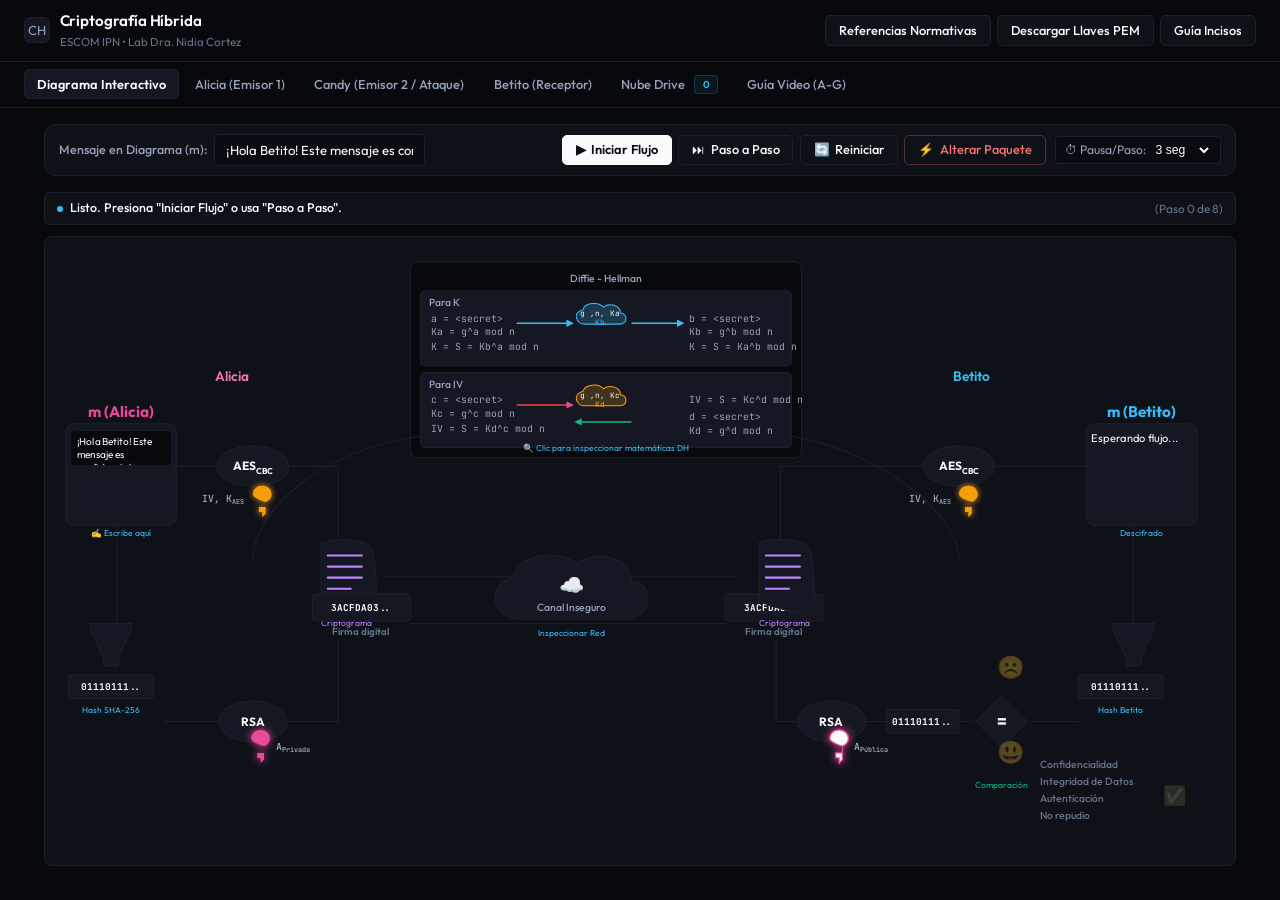
==== index.html @ 7dacf483 "feat: implementacion esquema 2 DH AES RSA y ui minimalista" ====
<!DOCTYPE html>
<html lang="es">
<head>
  <meta charset="UTF-8">
  <meta name="viewport" content="width=device-width, initial-scale=1.0">
  <title>Práctica Criptografía Híbrida - ESCOM IPN</title>
  <!-- Google Fonts -->
  <link rel="preconnect" href="https://fonts.googleapis.com">
  <link rel="preconnect" href="https://fonts.gstatic.com" crossorigin>
  <link href="https://fonts.googleapis.com/css2?family=JetBrains+Mono:wght@400;600;700&family=Outfit:wght@300;400;500;600;700;800&display=swap" rel="stylesheet">
  <link rel="stylesheet" href="styles.css">
</head>
<body>

  <!-- Header Minimalista -->
  <header>
    <div class="logo-badge">
      <div class="logo-icon">CH</div>
      <div>
        <h1>Criptografía Híbrida</h1>
        <div class="subtitle">ESCOM IPN &bull; Lab Dra. Nidia Cortez</div>
      </div>
    </div>
    <div class="btn-group">
      <button id="btn-crypto-refs" class="btn btn-secondary" title="Ver referencias y normativas criptográficas (NIST, RFC)">
        Referencias Normativas
      </button>
      <button id="btn-export-keys" class="btn btn-secondary" title="Descargar paquete de llaves públicas del equipo">
        Descargar Llaves PEM
      </button>
      <button id="btn-quick-guide" class="btn btn-secondary">
        Guía Incisos
      </button>
    </div>
  </header>

  <!-- Barra de Pestañas Multi-Rol Minimalista -->
  <nav class="nav-tabs" id="main-nav-tabs">
    <button class="tab-btn active" data-tab="view-diagram">Diagrama Interactivo</button>
    <button class="tab-btn tab-alicia" data-tab="view-alicia">Alicia (Emisor 1)</button>
    <button class="tab-btn tab-candy" data-tab="view-candy">Candy (Emisor 2 / Ataque)</button>
    <button class="tab-btn tab-betito" data-tab="view-betito">Betito (Receptor)</button>
    <button class="tab-btn" data-tab="view-drive">
      Nube Drive <span id="drive-badge-count" class="role-badge badge-blue" style="margin-left:4px; font-size:10px;">0</span>
    </button>
    <button class="tab-btn" data-tab="view-guide">Guía Video (A-G)</button>
  </nav>

  <!-- Contenedor Principal de Vistas -->
  <main>

    <!-- ========================================================
         PESTAÑA 1: DIAGRAMA INTERACTIVO (SIMULADOR VISUAL)
         ======================================================== -->
    <div id="view-diagram" class="tab-content-panel active">
      <!-- Barra de controles del diagrama -->
      <section class="control-bar" style="border-radius:12px; margin-bottom:1rem;">
        <div class="input-group">
          <label for="input-message">Mensaje en Diagrama (m):</label>
          <input type="text" id="input-message" class="message-input" value="¡Hola Betito! Este mensaje es confidencial y auténtico." placeholder="Escribe un mensaje para cifrar..." maxlength="120">
        </div>

        <div class="btn-group">
          <button id="btn-play" class="btn btn-primary">
            <span id="play-icon">▶</span> <span id="play-text">Iniciar Flujo</span>
          </button>
          <button id="btn-step" class="btn btn-secondary">
            <span>⏭</span> Paso a Paso
          </button>
          <button id="btn-reset" class="btn btn-secondary">
            <span>🔄</span> Reiniciar
          </button>
          <button id="btn-tamper" class="btn btn-danger-outline" title="Simular alteración de paquete en la nube">
            <span>⚡</span> Alterar Paquete
          </button>
        </div>

        <div class="speed-control">
          <span>⏱ Pausa/Paso:</span>
          <select id="select-speed">
            <option value="4000">4 seg</option>
            <option value="3000" selected>3 seg</option>
            <option value="1800">1.8 seg</option>
            <option value="800">0.8 seg</option>
          </select>
        </div>
      </section>

      <!-- Estado actual del flujo -->
      <div class="status-pill" id="status-pill">
        <div class="status-dot"></div>
        <span class="status-text" id="status-text">Listo. Presiona "Iniciar Flujo" o usa "Paso a Paso".</span>
        <span class="status-hint" id="status-step-hint">(Paso 0 de 8)</span>
      </div>

      <!-- SVG Diagram Stage -->
      <div class="diagram-stage">
        <svg id="hybrid-diagram" viewBox="0 0 1380 720" preserveAspectRatio="xMidYMid meet">
          <defs>
            <filter id="glow-cyan" x="-20%" y="-20%" width="140%" height="140%">
              <feGaussianBlur stdDeviation="4" result="blur" />
              <feComposite in="SourceGraphic" in2="blur" operator="over" />
            </filter>
            <filter id="glow-pink" x="-20%" y="-20%" width="140%" height="140%">
              <feGaussianBlur stdDeviation="4" result="blur" />
              <feComposite in="SourceGraphic" in2="blur" operator="over" />
            </filter>
            <filter id="glow-green" x="-20%" y="-20%" width="140%" height="140%">
              <feGaussianBlur stdDeviation="5" result="blur" />
              <feComposite in="SourceGraphic" in2="blur" operator="over" />
            </filter>

            <marker id="arrow-blue" viewBox="0 0 10 10" refX="6" refY="5" markerWidth="6" markerHeight="6" orient="auto">
              <path d="M 0 1 L 8 5 L 0 9 z" fill="#38bdf8" />
            </marker>
            <marker id="arrow-pink" viewBox="0 0 10 10" refX="6" refY="5" markerWidth="6" markerHeight="6" orient="auto">
              <path d="M 0 1 L 8 5 L 0 9 z" fill="#ec4899" />
            </marker>
            <marker id="arrow-green" viewBox="0 0 10 10" refX="6" refY="5" markerWidth="6" markerHeight="6" orient="auto">
              <path d="M 0 1 L 8 5 L 0 9 z" fill="#10b981" />
            </marker>
            <marker id="arrow-yellow" viewBox="0 0 10 10" refX="6" refY="5" markerWidth="6" markerHeight="6" orient="auto">
              <path d="M 0 1 L 8 5 L 0 9 z" fill="#f59e0b" />
            </marker>
          </defs>

          <!-- DIFFIE - HELLMAN TOP BOX -->
          <g id="station-dh" class="station-node" data-station="dh" transform="translate(420, 20)">
            <rect class="dh-box" x="0" y="0" width="460" height="230" rx="16" />
            <text x="230" y="24" text-anchor="middle" class="label-badge" font-size="14" fill="#f8fafc">Diffie - Hellman</text>
            
            <rect class="dh-sub-k node-shape" x="12" y="34" width="436" height="88" />
            <text x="22" y="52" class="label-badge" fill="#38bdf8">Para K</text>
            
            <text x="24" y="70" class="label-math">a = &lt;secret&gt;</text>
            <text x="24" y="86" class="label-math">Ka = g^a mod n</text>
            <text x="24" y="104" class="label-math" fill="#38bdf8">K = S = Kb^a mod n</text>
            
            <g transform="translate(195, 48)">
              <path d="M 10,25 C 0,25 -5,12 8,8 C 10,0 26,-2 32,5 C 38,0 52,2 52,12 C 60,12 62,25 50,25 Z" fill="rgba(56, 189, 248, 0.2)" stroke="#38bdf8" stroke-width="1.2" />
              <text x="28" y="16" text-anchor="middle" font-size="9" fill="#f8fafc" font-family="var(--font-mono)">g ,n, Ka</text>
              <text x="28" y="26" text-anchor="middle" font-size="9" fill="#38bdf8" font-family="var(--font-mono)">Kb</text>
            </g>
            <path d="M 125,72 L 190,72" stroke="#38bdf8" stroke-width="1.8" marker-end="url(#arrow-blue)" />
            <path d="M 260,72 L 320,72" stroke="#38bdf8" stroke-width="1.8" marker-end="url(#arrow-blue)" />

            <text x="328" y="70" class="label-math">b = &lt;secret&gt;</text>
            <text x="328" y="86" class="label-math">Kb = g^b mod n</text>
            <text x="328" y="104" class="label-math" fill="#38bdf8">K = S = Ka^b mod n</text>

            <rect class="dh-sub-iv node-shape" x="12" y="130" width="436" height="88" />
            <text x="22" y="148" class="label-badge" fill="#f59e0b">Para IV</text>

            <text x="24" y="166" class="label-math">c = &lt;secret&gt;</text>
            <text x="24" y="182" class="label-math">Kc = g^c mod n</text>
            <text x="24" y="200" class="label-math" fill="#f59e0b">IV = S = Kd^c mod n</text>

            <g transform="translate(195, 144)">
              <path d="M 10,25 C 0,25 -5,12 8,8 C 10,0 26,-2 32,5 C 38,0 52,2 52,12 C 60,12 62,25 50,25 Z" fill="rgba(245, 158, 11, 0.2)" stroke="#f59e0b" stroke-width="1.2" />
              <text x="28" y="16" text-anchor="middle" font-size="9" fill="#f8fafc" font-family="var(--font-mono)">g ,n, Kc</text>
              <text x="28" y="26" text-anchor="middle" font-size="9" fill="#f59e0b" font-family="var(--font-mono)">Kd</text>
            </g>
            <path d="M 125,168 L 190,168" stroke="#ef4444" stroke-width="1.8" marker-end="url(#arrow-pink)" />
            <path d="M 260,188 L 195,188" stroke="#10b981" stroke-width="1.8" marker-end="url(#arrow-green)" />

            <text x="328" y="166" class="label-math">IV = S = Kc^d mod n</text>
            <text x="328" y="186" class="label-math">d = &lt;secret&gt;</text>
            <text x="328" y="202" class="label-math">Kd = g^d mod n</text>
            <text x="230" y="222" text-anchor="middle" class="station-hint" fill="#38bdf8" font-size="10">🔍 Clic para inspeccionar matemáticas DH</text>
          </g>

          <!-- TITULARES -->
          <text x="210" y="160" text-anchor="middle" class="label-title alice">Alicia</text>
          <text x="1080" y="160" text-anchor="middle" class="label-title betito">Betito</text>

          <!-- RUTAS DE FLUJO -->
          <path id="track-m-aes" class="flow-track" d="M 145,260 L 200,260" />
          <path id="stream-m-aes" class="flow-stream" d="M 145,260 L 200,260" />

          <path id="track-m-hash" class="flow-track" d="M 75,330 L 75,450" />
          <path id="stream-m-hash" class="flow-stream" d="M 75,330 L 75,450" />

          <path id="track-dh-alice-aes" class="flow-track" d="M 430,225 C 320,240 235,310 235,370" />
          <path id="stream-dh-alice-aes" class="flow-stream stream-yellow" d="M 430,225 C 320,240 235,310 235,370" />

          <path id="track-aes-cipher" class="flow-track" d="M 270,260 L 335,260 L 335,350" />
          <path id="stream-aes-cipher" class="flow-stream" d="M 270,260 L 335,260 L 335,350" />

          <path id="track-hash-rsa" class="flow-track" d="M 130,560 L 200,560" />
          <path id="stream-hash-rsa" class="flow-stream" d="M 130,560 L 200,560" />

          <path id="track-rsa-sig" class="flow-track" d="M 270,560 L 335,560 L 335,465" />
          <path id="stream-rsa-sig" class="flow-stream stream-pink" d="M 270,560 L 335,560 L 335,465" />

          <path id="track-cipher-cloud" class="flow-track" d="M 390,390 L 580,390 L 800,390" />
          <path id="stream-cipher-cloud" class="flow-stream" d="M 390,390 L 580,390 L 800,390" />

          <path id="track-sig-cloud" class="flow-track" d="M 420,445 L 590,445 L 790,445" />
          <path id="stream-sig-cloud" class="flow-stream stream-pink" d="M 420,445 L 590,445 L 790,445" />

          <path id="track-cipher-betito-aes" class="flow-track" d="M 855,390 L 855,260 L 1030,260" />
          <path id="stream-cipher-betito-aes" class="flow-stream" d="M 855,390 L 855,260 L 1030,260" />

          <path id="track-dh-betito-aes" class="flow-track" d="M 870,225 C 960,240 1065,310 1065,370" />
          <path id="stream-dh-betito-aes" class="flow-stream stream-yellow" d="M 870,225 C 960,240 1065,310 1065,370" />

          <path id="track-betito-aes-m" class="flow-track" d="M 1100,260 L 1215,260" />
          <path id="stream-betito-aes-m" class="flow-stream" d="M 1100,260 L 1215,260" />

          <path id="track-betito-m-hash" class="flow-track" d="M 1270,330 L 1270,450" />
          <path id="stream-betito-m-hash" class="flow-stream" d="M 1270,330 L 1270,450" />

          <path id="track-betito-hash-comp" class="flow-track" d="M 1205,560 L 1150,560" />
          <path id="stream-betito-hash-comp" class="flow-stream" d="M 1205,560 L 1150,560" />

          <path id="track-betito-sig-rsa" class="flow-track" d="M 850,465 L 850,560 L 880,560" />
          <path id="stream-betito-sig-rsa" class="flow-stream stream-pink" d="M 850,465 L 850,560 L 880,560" />

          <path id="track-betito-rsa-comp" class="flow-track" d="M 950,560 L 1080,560" />
          <path id="stream-betito-rsa-comp" class="flow-stream stream-pink" d="M 950,560 L 1080,560" />

          <!-- ALICIA ELEMENTOS -->
          <g id="station-alice-m" class="station-node" data-station="alice-m" transform="translate(15, 210)">
            <rect class="node-shape" x="0" y="0" width="130" height="120" rx="10" />
            <text x="65" y="-8" text-anchor="middle" font-weight="700" font-size="18" fill="#ec4899">m (Alicia)</text>
            <foreignObject x="5" y="8" width="120" height="104">
              <div xmlns="http://www.w3.org/1999/xhtml" class="diagram-doc-box">
                <textarea id="diagram-msg-input" class="diagram-msg-textarea" placeholder="Escribe aquí tu mensaje m...">¡Hola Betito! Este mensaje es confidencial y auténtico.</textarea>
              </div>
            </foreignObject>
            <text x="65" y="132" text-anchor="middle" class="station-hint" fill="#38bdf8" font-size="10">✍️ Escribe aquí</text>
          </g>

          <g id="station-alice-aes" class="station-node" data-station="alice-aes" transform="translate(200, 230)">
            <ellipse class="node-shape" cx="35" cy="30" rx="42" ry="24" />
            <text x="35" y="35" text-anchor="middle" font-weight="700" font-size="14" fill="#f8fafc">AES<tspan font-size="10" dy="4">CBC</tspan></text>
            <g transform="translate(-10, 48)">
              <path d="M 45,15 C 45,9 50,5 56,5 C 62,5 67,9 67,15 C 67,19 64,23 60,24 L 60,38 L 56,42 L 56,36 L 52,36 L 52,30 L 60,30 L 60,24 C 56,23 45,19 45,15 Z" fill="#f59e0b" filter="drop-shadow(0 0 4px #f59e0b)" />
              <text x="35" y="24" text-anchor="end" class="label-math" fill="#f59e0b" font-weight="600">IV, K<tspan font-size="8" dy="2">AES</tspan></text>
            </g>
          </g>

          <g id="station-alice-cipher" class="station-node" data-station="alice-cipher" transform="translate(305, 340)">
            <path class="node-shape" d="M 10,10 C 25,5 45,5 60,10 C 70,12 75,25 75,70 C 75,85 60,95 45,90 C 30,85 10,85 10,70 Z" fill="#1e293b" />
            <path d="M 18,25 L 58,25 M 18,38 L 58,38 M 18,51 L 58,51 M 18,64 L 45,64" stroke="#c084fc" stroke-width="2.5" stroke-linecap="round" />
            <text x="40" y="108" text-anchor="middle" class="station-hint" fill="#c084fc" font-size="10">Criptograma</text>
          </g>

          <g id="station-alice-hash" class="station-node" data-station="alice-hash" transform="translate(38, 440)">
            <path class="node-shape" d="M 5,5 L 55,5 C 55,20 38,35 38,55 L 22,55 C 22,35 5,20 5,5 Z" fill="#475569" />
            <rect class="node-shape" x="-20" y="65" width="100" height="28" rx="4" fill="#0284c7" />
            <text id="lbl-alice-hash" x="30" y="83" text-anchor="middle" font-family="var(--font-mono)" font-size="11" font-weight="700" fill="#ffffff">1011..01</text>
            <text x="30" y="110" text-anchor="middle" class="station-hint" fill="#38bdf8" font-size="10">Hash SHA-256</text>
          </g>

          <g id="station-alice-rsa" class="station-node" data-station="alice-rsa" transform="translate(200, 530)">
            <ellipse class="node-shape node-pink" cx="35" cy="30" rx="40" ry="24" />
            <text x="35" y="35" text-anchor="middle" font-weight="700" font-size="14" fill="#f8fafc">RSA</text>
            <g transform="translate(18, 40)">
              <path d="M 15,10 C 15,4 20,0 26,0 C 32,0 37,4 37,10 C 37,14 34,18 30,19 L 30,35 L 26,39 L 26,33 L 22,33 L 22,27 L 30,27 L 30,19 C 26,18 15,14 15,10 Z" fill="#ec4899" filter="drop-shadow(0 0 5px #ec4899)" />
              <text x="44" y="24" class="label-math" fill="#ec4899" font-weight="700">A<tspan font-size="8" dy="2">Privada</tspan></text>
            </g>
          </g>

          <g id="station-alice-sig" class="station-node" data-station="alice-sig" transform="translate(305, 410)">
            <rect class="node-shape node-pink" x="0" y="0" width="115" height="32" rx="4" fill="#0284c7" />
            <text id="lbl-alice-sig" x="57" y="20" text-anchor="middle" font-family="var(--font-mono)" font-size="11" font-weight="700" fill="#ffffff">A0F4..234</text>
            <text x="57" y="48" text-anchor="middle" class="label-desc" fill="#e2e8f0" font-weight="600">Firma digital</text>
          </g>

          <!-- NUBE -->
          <g id="station-cloud" class="station-node" data-station="cloud" transform="translate(520, 360)">
            <path class="node-shape" d="M 30,80 C 0,80 -15,45 20,30 C 25,5 75,-5 95,15 C 115,-2 160,5 160,35 C 185,35 190,80 150,80 Z" fill="rgba(30, 41, 59, 0.7)" stroke="#38bdf8" stroke-width="2.5" />
            <text x="90" y="48" text-anchor="middle" font-size="24">☁️</text>
            <text x="90" y="70" text-anchor="middle" class="label-badge" fill="#94a3b8" font-size="11">Canal Inseguro</text>
            <text x="90" y="100" text-anchor="middle" class="station-hint" fill="#38bdf8" font-size="10">Inspeccionar Red</text>
          </g>

          <!-- BETITO ELEMENTOS -->
          <g id="station-betito-sig-in" class="station-node" data-station="betito-sig-in" transform="translate(790, 410)">
            <rect class="node-shape node-pink" x="0" y="0" width="115" height="32" rx="4" fill="#0284c7" />
            <text id="lbl-betito-sig" x="57" y="20" text-anchor="middle" font-family="var(--font-mono)" font-size="11" font-weight="700" fill="#ffffff">A0F4..234</text>
            <text x="57" y="48" text-anchor="middle" class="label-desc" fill="#e2e8f0" font-weight="600">Firma digital</text>
          </g>

          <g id="station-betito-cipher-in" class="station-node" data-station="betito-cipher-in" transform="translate(820, 340)">
            <path class="node-shape" d="M 10,10 C 25,5 45,5 60,10 C 70,12 75,25 75,70 C 75,85 60,95 45,90 C 30,85 10,85 10,70 Z" fill="#1e293b" />
            <path d="M 18,25 L 58,25 M 18,38 L 58,38 M 18,51 L 58,51 M 18,64 L 45,64" stroke="#c084fc" stroke-width="2.5" stroke-linecap="round" />
            <text x="40" y="108" text-anchor="middle" class="station-hint" fill="#c084fc" font-size="10">Criptograma</text>
          </g>

          <g id="station-betito-aes" class="station-node" data-station="betito-aes" transform="translate(1030, 230)">
            <ellipse class="node-shape" cx="35" cy="30" rx="42" ry="24" />
            <text x="35" y="35" text-anchor="middle" font-weight="700" font-size="14" fill="#f8fafc">AES<tspan font-size="10" dy="4">CBC</tspan></text>
            <g transform="translate(-10, 48)">
              <path d="M 45,15 C 45,9 50,5 56,5 C 62,5 67,9 67,15 C 67,19 64,23 60,24 L 60,38 L 56,42 L 56,36 L 52,36 L 52,30 L 60,30 L 60,24 C 56,23 45,19 45,15 Z" fill="#f59e0b" filter="drop-shadow(0 0 4px #f59e0b)" />
              <text x="35" y="24" text-anchor="end" class="label-math" fill="#f59e0b" font-weight="600">IV, K<tspan font-size="8" dy="2">AES</tspan></text>
            </g>
          </g>

          <g id="station-betito-m" class="station-node" data-station="betito-m" transform="translate(1215, 210)">
            <rect class="node-shape" x="0" y="0" width="130" height="120" rx="10" />
            <text x="65" y="-8" text-anchor="middle" font-weight="700" font-size="18" fill="#38bdf8">m (Betito)</text>
            <foreignObject x="5" y="8" width="120" height="104">
              <div xmlns="http://www.w3.org/1999/xhtml" class="diagram-doc-box">
                <div id="diagram-betito-output" class="diagram-doc-display">Esperando flujo...</div>
              </div>
            </foreignObject>
            <text x="65" y="132" text-anchor="middle" class="station-hint" fill="#38bdf8" font-size="10">Descifrado</text>
          </g>

          <g id="station-betito-hash" class="station-node" data-station="betito-hash" transform="translate(1240, 440)">
            <path class="node-shape" d="M 5,5 L 55,5 C 55,20 38,35 38,55 L 22,55 C 22,35 5,20 5,5 Z" fill="#475569" />
            <rect class="node-shape" x="-35" y="65" width="100" height="28" rx="4" fill="#0284c7" />
            <text id="lbl-betito-hash" x="15" y="83" text-anchor="middle" font-family="var(--font-mono)" font-size="11" font-weight="700" fill="#ffffff">1011..01</text>
            <text x="15" y="110" text-anchor="middle" class="station-hint" fill="#38bdf8" font-size="10">Hash Betito</text>
          </g>

          <g id="station-betito-rsa" class="station-node" data-station="betito-rsa" transform="translate(880, 530)">
            <ellipse class="node-shape node-pink" cx="35" cy="30" rx="40" ry="24" />
            <text x="35" y="35" text-anchor="middle" font-weight="700" font-size="14" fill="#f8fafc">RSA</text>
            <g transform="translate(18, 40)">
              <path d="M 15,10 C 15,4 20,0 26,0 C 32,0 37,4 37,10 C 37,14 34,18 30,19 L 30,35 L 26,39 L 26,33 L 22,33 L 22,27 L 30,27 L 30,19 C 26,18 15,14 15,10 Z" fill="#f8fafc" stroke="#ec4899" stroke-width="1.5" filter="drop-shadow(0 0 5px #ec4899)" />
              <text x="44" y="24" class="label-math" fill="#38bdf8" font-weight="700">A<tspan font-size="8" dy="2">Pública</tspan></text>
            </g>
            <g transform="translate(100, 16)">
              <rect class="node-shape" x="0" y="0" width="85" height="28" rx="4" fill="#0284c7" />
              <text id="lbl-betito-rsa-hash" x="42" y="18" text-anchor="middle" font-family="var(--font-mono)" font-size="11" font-weight="700" fill="#ffffff">1011..01</text>
            </g>
          </g>

          <!-- COMPARADOR -->
          <g id="station-comparator" class="station-node" data-station="comparator" transform="translate(1115, 560)">
            <path id="comparator-diamond" class="node-shape" d="M 0,-30 L 30,0 L 0,30 L -30,0 Z" />
            <text x="0" y="6" text-anchor="middle" font-size="20" font-weight="800" fill="#f8fafc">=</text>
            <g id="icon-happy" opacity="0.3" transform="translate(-5, 45)">
              <text x="0" y="0" font-size="26">😃</text>
            </g>
            <g id="icon-sad" opacity="0.3" transform="translate(-5, -55)">
              <text x="0" y="0" font-size="26">☹️</text>
            </g>
            <text x="0" y="78" text-anchor="middle" class="station-hint" fill="#10b981" font-size="10">Comparación</text>
          </g>

          <!-- CHECKLIST SEGURIDAD -->
          <g id="security-checklist" transform="translate(1160, 615)">
            <text id="chk-conf" x="0" y="0" class="security-list-item">Confidencialidad</text>
            <text id="chk-integ" x="0" y="20" class="security-list-item">Integridad de Datos</text>
            <text id="chk-auth" x="0" y="40" class="security-list-item">Autenticación</text>
            <text id="chk-nonrep" x="0" y="60" class="security-list-item">No repudio</text>
            <text id="chk-badge" x="145" y="40" font-size="22" opacity="0.2">✅</text>
          </g>
        </svg>
      </div>
    </div>

    <!-- ========================================================
         PESTAÑA 2: ALICIA (EMISOR 1)
         ======================================================== -->
    <div id="view-alicia" class="tab-content-panel">
      <div class="role-grid">
        <!-- Formulario de Envío de Alicia -->
        <div class="role-card card-pink">
          <div class="role-card-header">
            <h2>Alicia (Emisor 1)</h2>
            <span class="role-badge badge-pink">RSA-2048 Activa</span>
          </div>

          <!-- Manejo de Llaves -->
          <div style="display:flex; justify-content:space-between; align-items:center; flex-wrap:wrap; gap:0.5rem;">
            <span style="font-size:0.8rem; color:var(--text-muted);">Llave pública de Alicia:</span>
            <button id="btn-download-alicia-key" class="btn btn-secondary btn-xs">
              Descargar alicia_public.pem
            </button>
          </div>

          <!-- Selector de Servicios: Cifrado y/o Firma -->
          <div class="service-selector-box">
            <div class="service-selector-title">Servicios Criptográficos (Alicia):</div>
            <div class="checkbox-group">
              <label class="checkbox-label">
                <input type="checkbox" id="alicia-opt-cipher" checked>
                <span>Cifrado Simétrico (AES-CBC + DH)</span>
              </label>
              <label class="checkbox-label">
                <input type="checkbox" id="alicia-opt-sign" checked>
                <span>Firma Digital RSA (SHA-256)</span>
              </label>
            </div>
          </div>

          <!-- Mensaje m -->
          <div class="input-group" style="flex-direction:column; align-items:flex-start;">
            <label for="alicia-msg-input" style="color:var(--text-muted); font-size:0.8rem;">Mensaje para Betito:</label>
            <textarea id="alicia-msg-input" class="message-input" style="width:100%; min-height:68px;" placeholder="Escribe el mensaje de Alicia...">¡Hola Betito! Este mensaje es confidencial y auténtico de parte de Alicia.</textarea>
          </div>

          <!-- Nombre del archivo en la nube -->
          <div style="display:flex; gap:0.6rem; align-items:center;">
            <label style="font-size:0.8rem; color:var(--text-muted); white-space:nowrap;">Nombre archivo:</label>
            <input type="text" id="alicia-filename-input" class="message-input" value="mensaje_alicia" style="padding:0.35rem 0.6rem; flex:1;">
          </div>

          <!-- Botón de Envío -->
          <button id="btn-alicia-send" class="btn btn-primary" style="padding:0.55rem; font-size:0.84rem;">
            Cifrar, Firmar y Subir (Inciso A)
          </button>
        </div>

        <!-- Consola de Detalles de Operación de Alicia -->
        <div class="role-card">
          <div class="role-card-header">
            <h3>Operaciones Criptográficas (Alicia)</h3>
            <span class="role-badge badge-pink">Inspección</span>
          </div>
          <div class="op-console-container">
            <div class="console-header-bar">
              <span>Bitácora Matemática en Tiempo Real</span>
              <span>SHA-256 &bull; DH-MODP &bull; AES-128</span>
            </div>
            <div id="alicia-console" class="op-console">
[+] Esperando inicio de operación de Alicia (Inciso A)...
Aquí se mostrarán parámetros Ka y Kc, clave K_AES, digest SHA-256 y firma digital RSA.
            </div>
          </div>
        </div>
      </div>
    </div>

    <!-- ========================================================
         PESTAÑA 3: CANDY (EMISOR 2 Y ATAQUE)
         ======================================================== -->
    <div id="view-candy" class="tab-content-panel">
      <div class="role-grid">
        <!-- Formulario de Candy -->
        <div class="role-card card-purple">
          <div class="role-card-header">
            <h2>Candy (Emisor 2 / Ataque)</h2>
            <button id="btn-download-candy-key" class="btn btn-secondary btn-xs">
              Descargar candy_public.pem
            </button>
          </div>

          <!-- Switch Segmentado Minimalista: Envío vs Ataque -->
          <div class="segmented-control">
            <button type="button" class="segment-pill pill-purple active" id="btn-tab-candy-send">
              Envío Legítimo (Inciso B)
            </button>
            <button type="button" class="segment-pill pill-red" id="btn-tab-candy-attack">
              Laboratorio Ataques (Incisos C, E, F)
            </button>
          </div>

          <!-- PANEL 1: Envío Legítimo de Candy -->
          <div id="candy-panel-send" style="display:flex; flex-direction:column; gap:0.85rem;">
            <div class="service-selector-box">
              <div class="service-selector-title">Servicios Criptográficos (Candy):</div>
              <div class="checkbox-group">
                <label class="checkbox-label">
                  <input type="checkbox" id="candy-opt-cipher" checked>
                  <span>Cifrado Simétrico (AES-CBC + DH)</span>
                </label>
                <label class="checkbox-label">
                  <input type="checkbox" id="candy-opt-sign" checked>
                  <span>Firma Digital RSA (SHA-256)</span>
                </label>
              </div>
            </div>

            <div class="input-group" style="flex-direction:column; align-items:flex-start;">
              <label for="candy-msg-input" style="color:var(--text-muted); font-size:0.8rem;">Mensaje para Betito:</label>
              <textarea id="candy-msg-input" class="message-input" style="width:100%; min-height:68px;" placeholder="Escribe el mensaje de Candy...">¡Hola Betito! Mensaje firmado y cifrado legítimamente por Candy.</textarea>
            </div>

            <div style="display:flex; gap:0.6rem; align-items:center;">
              <label style="font-size:0.8rem; color:var(--text-muted); white-space:nowrap;">Nombre archivo:</label>
              <input type="text" id="candy-filename-input" class="message-input" value="mensaje_candy" style="padding:0.35rem 0.6rem; flex:1;">
            </div>

            <button id="btn-candy-send" class="btn btn-primary" style="padding:0.55rem; font-size:0.84rem;">
              Cifrar, Firmar y Subir (Inciso B)
            </button>
          </div>

          <!-- PANEL 2: Laboratorio de Ataque en la Nube (Incisos C, E, F) -->
          <div id="candy-panel-attack" style="display:none; flex-direction:column; gap:0.75rem;">
            <div style="background:var(--bg-input); border:1px solid var(--border-subtle); border-radius:6px; padding:0.8rem; display:flex; flex-direction:column; gap:0.65rem;">
              <div style="font-size:0.78rem; color:var(--accent-rose); font-weight:600;">
                Manipulación en Canal Inseguro (Nube Drive):
              </div>

              <!-- Inciso C -->
              <div class="workflow-step">
                <span style="font-size:0.76rem; color:var(--text-muted); font-weight:500;">1. Duplicar y renombrar a x, y, z (Inciso C):</span>
                <button id="btn-candy-inciso-c" class="btn btn-secondary btn-sm" style="justify-content:flex-start;">
                  Duplicar archivo y renombrar a x, y, z
                </button>
              </div>

              <!-- Inciso E -->
              <div class="workflow-step">
                <span style="font-size:0.76rem; color:var(--text-muted); font-weight:500;">2. Alteración de Integridad (Inciso E):</span>
                <div style="display:flex; gap:0.4rem; align-items:center;">
                  <select id="select-tamper-target" class="message-input" style="padding:0.35rem; flex:1; font-size:0.78rem;">
                    <option value="">Seleccionar archivo a alterar...</option>
                  </select>
                  <button id="btn-candy-inciso-e" class="btn btn-danger-outline btn-sm">
                    Alterar Integridad
                  </button>
                </div>
              </div>

              <!-- Inciso F -->
              <div class="workflow-step">
                <span style="font-size:0.76rem; color:var(--text-muted); font-weight:500;">3. Restauración de Integridad (Inciso F):</span>
                <div style="display:flex; gap:0.4rem; align-items:center;">
                  <select id="select-repair-target" class="message-input" style="padding:0.35rem; flex:1; font-size:0.78rem;">
                    <option value="">Seleccionar archivo alterado...</option>
                  </select>
                  <button id="btn-candy-inciso-f" class="btn btn-secondary btn-sm" style="color:var(--accent-emerald);">
                    Restaurar
                  </button>
                </div>
              </div>
            </div>
          </div>
        </div>

        <!-- Consola de Detalles de Candy -->
        <div class="role-card">
          <div class="role-card-header">
            <h3>Operaciones Criptográficas (Candy)</h3>
            <span class="role-badge badge-purple">Inspección</span>
          </div>
          <div class="op-console-container">
            <div class="console-header-bar">
              <span>Bitácora de Emisión y Manipulación</span>
              <span>SHA-256 &bull; DH-MODP &bull; AES-128</span>
            </div>
            <div id="candy-console" class="op-console">
[+] Esperando acción de Candy (Inciso B, C, E o F)...
            </div>
          </div>
        </div>
      </div>
    </div>

    <!-- ========================================================
         PESTAÑA 4: BETITO (RECEPTOR Y VERIFICACIÓN)
         ======================================================== -->
    <div id="view-betito" class="tab-content-panel">
      <div class="role-grid">
        <!-- Panel de Verificación de Betito -->
        <div class="role-card card-blue">
          <div class="role-card-header">
            <h2>Betito (Receptor)</h2>
            <button id="btn-download-betito-key" class="btn btn-secondary btn-xs">
              Descargar betito_public.pem
            </button>
          </div>

          <!-- PASO 1: Archivo de la Nube y Llave del Remitente -->
          <div class="service-selector-box">
            <div class="service-selector-title">
              <span class="role-badge badge-blue">Paso 1</span>
              <span>Archivo de la Nube y Llave del Remitente:</span>
            </div>
            <div style="display:flex; gap:0.4rem; margin-bottom:0.4rem;">
              <select id="select-betito-file" class="message-input" style="flex:1;">
                <option value="">Cargando archivos de la nube...</option>
              </select>
            </div>
            <!-- Acciones compactas de llaves -->
            <div style="display:flex; gap:0.35rem; align-items:center; flex-wrap:wrap;">
              <label class="btn btn-secondary btn-xs" style="cursor:pointer;" title="Importar archivo .pem descargado">
                Importar .PEM
                <input type="file" id="input-betito-pem" accept=".pem,.txt" style="display:none;">
              </label>
              <button id="btn-load-web-alice" class="btn btn-secondary btn-xs" title="Cargar alicia_public.pem">
                Web Alicia
              </button>
              <button id="btn-load-web-candy" class="btn btn-secondary btn-xs" title="Cargar candy_public.pem">
                Web Candy
              </button>
              <button id="btn-reset-key-mode" class="btn btn-secondary btn-xs" title="Restaurar detección automática">
                Auto
              </button>
            </div>
            <div id="betito-key-status" style="margin-top:0.3rem; font-size:0.75rem; color:var(--accent); font-weight:500;">
              Detección automática de llaves activada.
            </div>
          </div>

          <!-- PASO 2: Menú de Procesos (Pág. 3) -->
          <div class="service-selector-box">
            <div class="service-selector-title">
              <span class="role-badge badge-blue">Paso 2</span>
              <span>Procesos Requeridos (1 o 2 de 2):</span>
            </div>
            <div class="checkbox-group">
              <label class="checkbox-label">
                <input type="checkbox" id="betito-opt-decrypt" checked>
                <span>Descifrado (AES-CBC + DH)</span>
              </label>
              <label class="checkbox-label">
                <input type="checkbox" id="betito-opt-verify" checked>
                <span>Verificación (RSA-SHA256)</span>
              </label>
            </div>
          </div>

          <!-- Botón de Ejecución -->
          <button id="btn-betito-process" class="btn btn-primary" style="padding:0.55rem; font-size:0.84rem;">
            Procesar Archivo Seleccionado (Inciso D)
          </button>

          <!-- PASO 3: Resultados y Semáforo de Servicios -->
          <div id="betito-results-card" class="results-panel">
            <div style="display:flex; justify-content:space-between; align-items:center;">
              <span style="font-size:0.8rem; color:var(--text-muted); font-weight:500;">Autor Identificado:</span>
              <span id="betito-detected-author" class="role-badge badge-blue">Ninguno</span>
            </div>

            <!-- Semáforo Tipo Métrica de 4 Servicios -->
            <div class="services-metric-grid">
              <div id="badge-svc-conf" class="metric-pill badge-red">
                <span>Confidencialidad</span> <span>PENDIENTE</span>
              </div>
              <div id="badge-svc-integ" class="metric-pill badge-red">
                <span>Integridad</span> <span>PENDIENTE</span>
              </div>
              <div id="badge-svc-auth" class="metric-pill badge-red">
                <span>Autenticación</span> <span>PENDIENTE</span>
              </div>
              <div id="badge-svc-nonrep" class="metric-pill badge-red">
                <span>No Repudio</span> <span>PENDIENTE</span>
              </div>
            </div>

            <div style="display:flex; align-items:center; justify-content:center; gap:0.5rem; padding:0.2rem 0;">
              <span id="betito-face-icon" style="font-size:1.4rem;">😐</span>
              <span id="betito-verdict-text" style="font-size:0.8rem; font-weight:500; color:#cbd5e1;">Selecciona un archivo y presiona Procesar.</span>
            </div>

            <div>
              <label style="font-size:0.72rem; color:var(--text-dim); font-weight:600; text-transform:uppercase; letter-spacing:0.04em;">Mensaje Recuperado:</label>
              <div id="betito-recovered-msg" class="code-block green" style="min-height:36px; margin-top:0.2rem;">[Esperando archivo...]</div>
            </div>
          </div>
        </div>

        <!-- Consola de Detalles de Betito -->
        <div class="role-card">
          <div class="role-card-header">
            <h3>Operaciones Criptográficas (Betito)</h3>
            <span class="role-badge badge-blue">Traza en Vivo</span>
          </div>
          <div class="op-console-container">
            <div class="console-header-bar">
              <span>Bitácora de Descifrado y Verificación</span>
              <span>SHA-256 &bull; DH-MODP &bull; RSA</span>
            </div>
            <div id="betito-console" class="op-console">
[+] Esperando que Betito procese un archivo de la nube (Inciso D)...
            </div>
          </div>
        </div>
      </div>
    </div>

    <!-- ========================================================
         PESTAÑA 5: NUBE (DRIVE COMPARTIDO)
         ======================================================== -->
    <div id="view-drive" class="tab-content-panel">
      <div class="role-card" style="width:100%;">
        <div class="role-card-header">
          <h2>Repositorio Central de la Nube (Drive)</h2>
          <div class="btn-group">
            <button id="btn-drive-clear" class="btn btn-danger-outline btn-xs">
              Vaciar Nube
            </button>
          </div>
        </div>

        <p style="font-size:0.82rem; color:var(--text-muted);">
          Canal inseguro donde residen los paquetes criptográficos transmitidos. Los 3 compañeros comparten este repositorio en tiempo real.
        </p>

        <!-- Tabla de Archivos en Drive -->
        <div style="overflow-x:auto;">
          <table class="cloud-table">
            <thead>
              <tr>
                <th>Archivo</th>
                <th>Autor Declarado</th>
                <th>Cifrado (AES)</th>
                <th>Firma (RSA)</th>
                <th>Estado de Integridad</th>
                <th>Fecha Subida</th>
                <th>Acciones</th>
              </tr>
            </thead>
            <tbody id="drive-table-body">
              <tr>
                <td colspan="7" style="text-align:center; color:var(--text-muted); padding:2rem;">
                  No hay archivos en la nube. Ve a la pestaña de Alicia o Candy para subir uno.
                </td>
              </tr>
            </tbody>
          </table>
        </div>
      </div>
    </div>

    <!-- ========================================================
         PESTAÑA 6: GUÍA DE PRÁCTICA Y VIDEO (INCISOS A-G)
         ======================================================== -->
    <div id="view-guide" class="tab-content-panel">
      <div class="role-card" style="width:100%; max-width:960px; margin:0 auto;">
        <div class="role-card-header">
          <h2><span>📋</span> Guía de Práctica para el Video (Máx 17 Min)</h2>
          <span class="role-badge badge-green">ESCOM - Dra. Nidia Cortez</span>
        </div>

        <div class="checklist-card">
          <div class="checklist-item">
            <span class="checklist-letter">A</span>
            <div>
              <strong>Alicia cifra y firma mensaje para Betito y lo guarda en la nube:</strong><br>
              <span style="color:var(--text-secondary); font-size:0.85rem;">Ir a pestaña "Alicia", seleccionar ambos servicios, escribir mensaje, presionar botón enviar y mostrar consola de detalles.</span>
            </div>
          </div>
          <div class="checklist-item">
            <span class="checklist-letter">B</span>
            <div>
              <strong>Candy cifra y firma mensaje para Betito y lo guarda en la nube:</strong><br>
              <span style="color:var(--text-secondary); font-size:0.85rem;">Ir a pestaña "Candy", redactar mensaje propio, cifrar, firmar y subir.</span>
            </div>
          </div>
          <div class="checklist-item">
            <span class="checklist-letter">C</span>
            <div>
              <strong>Candy altera los archivos en la nube, duplica uno de ellos teniendo 3 archivos y los renombra x, y, z:</strong><br>
              <span style="color:var(--text-secondary); font-size:0.85rem;">En la pestaña Candy presionar "Inciso C: Duplicar archivo y renombrar a x, y, z". Verificar en la Nube que existen los 3 archivos.</span>
            </div>
          </div>
          <div class="checklist-item">
            <span class="checklist-letter">D</span>
            <div>
              <strong>Betito indica quién es el autor de cada archivo (x, y, z) y muestra el contenido:</strong><br>
              <span style="color:var(--text-secondary); font-size:0.85rem;">Ir a pestaña "Betito", seleccionar secuencialmente x, y, z. Observar detección automática del autor (Alicia vs Candy) y semáforo de servicios.</span>
            </div>
          </div>
          <div class="checklist-item">
            <span class="checklist-letter">E</span>
            <div>
              <strong>Hacer que falle el servicio de Integridad [Candy] y Betito debe mostrar que falla:</strong><br>
              <span style="color:var(--text-secondary); font-size:0.85rem;">En Candy, seleccionar un archivo y presionar "Inciso E: Alterar Integridad". Luego Betito lo descifra y muestra ☹️ y marca roja en Integridad.</span>
            </div>
          </div>
          <div class="checklist-item">
            <span class="checklist-letter">F</span>
            <div>
              <strong>Corregir para que vuelva a funcionar [Candy] y Betito muestra verificación correcta:</strong><br>
              <span style="color:var(--text-secondary); font-size:0.85rem;">En Candy presionar "Inciso F: Corregir". Betito vuelve a verificar y obtiene 😃 y marcas verdes ✅.</span>
            </div>
          </div>
          <div class="checklist-item">
            <span class="checklist-letter">G</span>
            <div>
              <strong>Conclusiones individuales finales:</strong><br>
              <span style="color:var(--text-secondary); font-size:0.85rem;">Dejar de compartir pantalla y exponer conclusiones de confidencialidad, integridad, autenticación y no repudio.</span>
            </div>
          </div>
        </div>
      </div>
    </div>

  </main>

  <!-- Modal / Inspector de Estaciones del Diagrama -->
  <div id="inspector-modal" class="modal-backdrop">
    <div class="modal-window">
      <div class="modal-header">
        <div class="modal-title-group">
          <div id="modal-icon" class="modal-icon">🔍</div>
          <h2 id="modal-title" class="modal-title">Inspección de Nodo</h2>
        </div>
        <button id="modal-close" class="modal-close">&times;</button>
      </div>
      <div class="modal-body" id="modal-content"></div>
      <div class="modal-footer">
        <button id="modal-btn-action" class="btn btn-primary">Cerrar</button>
      </div>
    </div>
  </div>

  <!-- Modal de Referencias Criptográficas (Requisito Pág. 3) -->
  <div id="refs-modal" class="modal-backdrop">
    <div class="modal-window" style="max-width:700px;">
      <div class="modal-header">
        <div class="modal-title-group">
          <div class="modal-icon">📚</div>
          <h2 class="modal-title">Referencias Técnicas y Algoritmos Criptográficos</h2>
        </div>
        <button id="refs-modal-close" class="modal-close">&times;</button>
      </div>
      <div class="modal-body" style="line-height:1.6; font-size:0.9rem; color:#cbd5e1; display:flex; flex-direction:column; gap:1rem;">
        <p>
          En estricto apego al requisito de la <strong>Dra. Nidia Cortez (Pág. 3 del PDF)</strong>: <em>"Se puede hacer uso de funciones existentes, sin embargo, deberán estar bien referenciadas"</em>, a continuación se detallan las normas técnicas y bibliografía implementadas:
        </p>

        <div style="background:rgba(15,23,42,0.8); border:1px solid rgba(56,189,248,0.25); border-radius:8px; padding:0.9rem;">
          <h4 style="color:var(--accent-cyan); margin-bottom:0.3rem;">1. Intercambio de Llaves Diffie-Hellman (MODP)</h4>
          <p style="font-size:0.84rem;">
            • <strong>Referencia:</strong> Diffie, W., & Hellman, M. (1976). <em>"New Directions in Cryptography"</em>. IEEE Transactions on Information Theory, 22(6), 644-654.<br>
            • <strong>Norma:</strong> IETF RFC 3526 / RFC 2409 (More Modular Exponential (MODP) Diffie-Hellman groups for Internet Key Exchange - Group 2 de 1024 bits, primo seguro $p$ y generador $g=2$).<br>
            • <strong>Uso en práctica:</strong> Cálculo modular de $K_a = g^a \pmod p$, $K_b = g^b \pmod p$, $K = K_b^a \pmod p$ y vector $IV = K_d^c \pmod p$.
          </p>
        </div>

        <div style="background:rgba(15,23,42,0.8); border:1px solid rgba(245,158,11,0.25); border-radius:8px; padding:0.9rem;">
          <h4 style="color:var(--accent-amber); margin-bottom:0.3rem;">2. Cifrado Simétrico por Bloques AES-CBC</h4>
          <p style="font-size:0.84rem;">
            • <strong>Referencia:</strong> NIST FIPS PUB 197: <em>"Advanced Encryption Standard (AES)"</em>, National Institute of Standards and Technology, 2001.<br>
            • <strong>Modo de operación:</strong> NIST SP 800-38A: <em>"Recommendation for Block Cipher Modes of Operation: Methods and Techniques"</em> (Modo CBC con vector IV de 128 bits y relleno PKCS#7).<br>
            • <strong>Servicio ofrecido:</strong> Confidencialidad para datos de cualquier longitud.
          </p>
        </div>

        <div style="background:rgba(15,23,42,0.8); border:1px solid rgba(59,130,246,0.25); border-radius:8px; padding:0.9rem;">
          <h4 style="color:#60a5fa; margin-bottom:0.3rem;">3. Función Resumen Criptográfica SHA-256 (Embudo)</h4>
          <p style="font-size:0.84rem;">
            • <strong>Referencia:</strong> NIST FIPS PUB 180-4: <em>"Secure Hash Standard (SHS)"</em>, National Institute of Standards and Technology, 2015.<br>
            • <strong>Salida:</strong> Digest de 256 bits (32 bytes) irreversible y resistente a colisiones.<br>
            • <strong>Servicio ofrecido:</strong> Integridad de los datos.
          </p>
        </div>

        <div style="background:rgba(15,23,42,0.8); border:1px solid rgba(236,72,153,0.25); border-radius:8px; padding:0.9rem;">
          <h4 style="color:var(--accent-pink); margin-bottom:0.3rem;">4. Firma Digital Asimétrica RSA (RSASSA-PKCS1-v1_5)</h4>
          <p style="font-size:0.84rem;">
            • <strong>Referencia:</strong> IETF RFC 8017 / PKCS #1 v2.2: <em>"RSA Cryptography Specifications Version 2.2"</em>.<br>
            • <strong>Longitud de clave:</strong> Módulo $n$ de 2048 bits con exponente público $e = 65537$ ($0x010001$). Formato estándar SPKI / PEM (RFC 7468).<br>
            • <strong>Servicio ofrecido:</strong> Autenticación del emisor y No Repudio.
          </p>
        </div>

        <div style="background:rgba(15,23,42,0.8); border:1px solid rgba(16,185,129,0.25); border-radius:8px; padding:0.9rem;">
          <h4 style="color:var(--accent-green); margin-bottom:0.3rem;">5. Motor de Ejecución: W3C Web Cryptography API</h4>
          <p style="font-size:0.84rem;">
            • <strong>Estándar:</strong> W3C Recommendation: <em>"Web Cryptography API"</em> (`window.crypto.subtle`), garantizando generación de entropía segura por hardware (`crypto.getRandomValues`) y ejecución criptográfica en espacio protegido de memoria.
          </p>
        </div>
      </div>
      <div class="modal-footer">
        <button id="refs-modal-btn-close" class="btn btn-primary">Entendido</button>
      </div>
    </div>
  </div>

  <!-- Scripts -->
  <script src="crypto-engine.js"></script>
  <script src="cloud-storage.js"></script>
  <script src="app.js"></script>
</body>
</html>
---- styles.css ----
/* ========================================================
   ULTRA-MINIMALIST SWISS / LINEAR DESIGN SYSTEM
   Enfoque: Cero ruido visual, tipografía precisa, 
   superficies mate de alto contraste y bordes de 1px.
   ======================================================== */

:root {
  /* Color Palette - Carbon & Slate */
  --bg-app: #08090d;
  --bg-surface: #0f1118;
  --bg-surface-elevated: #151822;
  --bg-input: #0a0b10;
  --border-subtle: #1c202d;
  --border-muted: #262c3f;
  --border-focus: #38bdf8;
  
  --text-main: #f8fafc;
  --text-muted: #94a3b8;
  --text-dim: #64748b;
  --text-subtle: #475569;

  /* Accents - Monochromatic Base + Subtle Indicators */
  --accent: #38bdf8;
  --accent-pink: #f472b6;
  --accent-purple: #c084fc;
  --accent-emerald: #34d399;
  --accent-rose: #f87171;
  --accent-amber: #fbbf24;

  --font-sans: 'Outfit', -apple-system, BlinkMacSystemFont, 'Segoe UI', Roboto, sans-serif;
  --font-mono: 'JetBrains Mono', 'SF Mono', Consolas, monospace;
}

* {
  box-sizing: border-box;
  margin: 0;
  padding: 0;
}

body {
  background: var(--bg-app);
  color: var(--text-main);
  font-family: var(--font-sans);
  font-size: 13px;
  line-height: 1.5;
  min-height: 100vh;
  display: flex;
  flex-direction: column;
  overflow-x: hidden;
  -webkit-font-smoothing: antialiased;
}

/* ========================================================
   HEADER & NAVBAR
   ======================================================== */
header {
  display: flex;
  justify-content: space-between;
  align-items: center;
  padding: 0.65rem 1.5rem;
  background: var(--bg-app);
  border-bottom: 1px solid var(--border-subtle);
  position: sticky;
  top: 0;
  z-index: 50;
}

.logo-badge {
  display: flex;
  align-items: center;
  gap: 0.6rem;
}

.logo-icon {
  width: 26px;
  height: 26px;
  background: var(--bg-surface-elevated);
  border: 1px solid var(--border-subtle);
  border-radius: 6px;
  display: flex;
  align-items: center;
  justify-content: center;
  font-size: 0.82rem;
  color: var(--text-muted);
}

h1 {
  font-size: 0.95rem;
  font-weight: 600;
  color: var(--text-main);
  letter-spacing: -0.01em;
}

.subtitle {
  font-size: 0.72rem;
  color: var(--text-dim);
}

/* Tab Navigation */
.nav-tabs {
  display: flex;
  gap: 0.2rem;
  padding: 0.35rem 1.5rem;
  background: var(--bg-app);
  border-bottom: 1px solid var(--border-subtle);
  overflow-x: auto;
  align-items: center;
}

.tab-btn {
  display: inline-flex;
  align-items: center;
  gap: 0.35rem;
  padding: 0.38rem 0.75rem;
  background: transparent;
  border: 1px solid transparent;
  border-radius: 5px;
  color: var(--text-muted);
  font-family: var(--font-sans);
  font-size: 0.8rem;
  font-weight: 500;
  cursor: pointer;
  transition: all 0.12s ease;
  white-space: nowrap;
}

.tab-btn:hover {
  color: var(--text-main);
  background: var(--bg-surface);
}

.tab-btn.active {
  color: var(--text-main);
  background: var(--bg-surface-elevated);
  border-color: var(--border-subtle);
  font-weight: 600;
}

/* Main Container */
main {
  flex: 1;
  display: flex;
  flex-direction: column;
  align-items: center;
  padding: 1rem 1.5rem 2rem;
  position: relative;
  width: 100%;
  max-width: 1240px;
  margin: 0 auto;
}

.tab-content-panel {
  display: none;
  width: 100%;
}

.tab-content-panel.active {
  display: block;
}

/* ========================================================
   CONTROLS & BUTTONS
   ======================================================== */
.btn-group {
  display: flex;
  gap: 0.4rem;
  align-items: center;
  flex-wrap: wrap;
}

.btn {
  display: inline-flex;
  align-items: center;
  justify-content: center;
  gap: 0.35rem;
  padding: 0.42rem 0.8rem;
  border-radius: 5px;
  font-family: var(--font-sans);
  font-weight: 500;
  font-size: 0.8rem;
  cursor: pointer;
  border: 1px solid var(--border-subtle);
  transition: all 0.12s ease;
  user-select: none;
  line-height: 1.2;
}

.btn-primary {
  background: #f8fafc;
  color: #090a0f;
  border-color: #f8fafc;
  font-weight: 600;
}

.btn-primary:hover:not(:disabled) {
  background: #e2e8f0;
  border-color: #e2e8f0;
}

.btn-secondary {
  background: var(--bg-surface);
  color: var(--text-main);
  border-color: var(--border-subtle);
}

.btn-secondary:hover:not(:disabled) {
  background: var(--bg-surface-elevated);
  border-color: var(--border-muted);
}

.btn-danger-outline {
  background: transparent;
  color: var(--accent-rose);
  border-color: rgba(248, 113, 113, 0.3);
}

.btn-danger-outline:hover:not(:disabled) {
  background: rgba(248, 113, 113, 0.08);
  border-color: var(--accent-rose);
}

.btn-danger-outline.active {
  background: var(--accent-rose);
  color: #090a0f;
  font-weight: 600;
}

.btn-sm {
  padding: 0.3rem 0.6rem;
  font-size: 0.76rem;
}

.btn-xs {
  padding: 0.22rem 0.5rem;
  font-size: 0.72rem;
  border-radius: 4px;
}

.btn:disabled {
  opacity: 0.35;
  cursor: not-allowed;
}

.message-input {
  background: var(--bg-input);
  border: 1px solid var(--border-subtle);
  padding: 0.45rem 0.7rem;
  border-radius: 5px;
  color: var(--text-main);
  font-family: var(--font-sans);
  font-size: 0.82rem;
  transition: border-color 0.12s ease;
}

.message-input:focus {
  outline: none;
  border-color: var(--border-focus);
}

/* ========================================================
   DIAGRAM VIEW & STAGE
   ======================================================== */
.control-bar {
  display: flex;
  align-items: center;
  justify-content: space-between;
  gap: 0.6rem;
  padding: 0.55rem 0.85rem;
  background: var(--bg-surface);
  border: 1px solid var(--border-subtle);
  border-radius: 6px;
  margin-bottom: 0.55rem;
  flex-wrap: wrap;
}

.input-group {
  display: flex;
  align-items: center;
  gap: 0.45rem;
  flex: 1;
  min-width: 240px;
}

.input-group label {
  font-weight: 500;
  font-size: 0.78rem;
  color: var(--text-muted);
  white-space: nowrap;
}

.speed-control {
  display: flex;
  align-items: center;
  gap: 0.35rem;
  font-size: 0.76rem;
  color: var(--text-muted);
  background: var(--bg-input);
  padding: 0.25rem 0.55rem;
  border-radius: 4px;
  border: 1px solid var(--border-subtle);
}

.speed-control select {
  background: transparent;
  color: var(--text-main);
  border: none;
  font-weight: 500;
  font-size: 0.76rem;
  outline: none;
  cursor: pointer;
}

.status-pill {
  display: flex;
  align-items: center;
  gap: 0.45rem;
  background: var(--bg-surface);
  border: 1px solid var(--border-subtle);
  padding: 0.4rem 0.75rem;
  border-radius: 5px;
  margin-bottom: 0.65rem;
  font-size: 0.78rem;
}

.status-dot {
  width: 6px;
  height: 6px;
  border-radius: 50%;
  background: var(--accent);
}

.status-text {
  font-weight: 500;
  color: var(--text-main);
}

.status-hint {
  font-size: 0.74rem;
  color: var(--text-dim);
  margin-left: auto;
}

.diagram-stage {
  width: 100%;
  background: var(--bg-surface);
  border: 1px solid var(--border-subtle);
  border-radius: 8px;
  position: relative;
  overflow: hidden;
  padding: 0.5rem;
}

svg#hybrid-diagram {
  width: 100%;
  height: auto;
  min-height: 520px;
  display: block;
}

/* SVG Nodes & Flow Lines */
.dh-box {
  fill: var(--bg-app);
  stroke: var(--border-subtle);
  stroke-width: 1.2;
  rx: 8px;
}

.dh-sub-k, .dh-sub-iv {
  fill: var(--bg-surface);
  stroke: var(--border-subtle);
  stroke-width: 1;
  rx: 5px;
}

.flow-track {
  fill: none;
  stroke: var(--border-subtle);
  stroke-width: 1.2;
  stroke-linecap: round;
}

.flow-stream {
  fill: none;
  stroke: var(--accent);
  stroke-width: 2;
  stroke-linecap: round;
  stroke-dasharray: 6 10;
  opacity: 0;
  transition: opacity 0.15s ease;
}

.flow-stream.active {
  opacity: 1;
  animation: flowWater 1.2s linear infinite;
}

.flow-stream.stream-pink { stroke: var(--accent-pink); }
.flow-stream.stream-green { stroke: var(--accent-emerald); }
.flow-stream.stream-yellow { stroke: var(--accent-amber); }

@keyframes flowWater {
  from { stroke-dashoffset: 20; }
  to { stroke-dashoffset: 0; }
}

.station-node {
  cursor: pointer;
}

.station-node:hover {
  opacity: 0.85;
}

.node-shape {
  fill: var(--bg-surface-elevated);
  stroke: var(--border-subtle);
  stroke-width: 1.2;
  transition: border-color 0.15s;
}

.node-shape.active {
  stroke: var(--accent);
  stroke-width: 1.8;
}

.node-pink.active {
  stroke: var(--accent-pink);
  stroke-width: 1.8;
}

.label-title {
  font-family: var(--font-sans);
  font-size: 1rem;
  font-weight: 600;
  fill: var(--text-main);
}

.label-title.alice { fill: var(--accent-pink); }
.label-title.betito { fill: var(--accent); }

.label-math {
  font-family: var(--font-mono);
  font-size: 0.72rem;
  fill: var(--text-muted);
}

.label-badge {
  font-family: var(--font-sans);
  font-weight: 500;
  font-size: 0.76rem;
  fill: var(--text-muted);
}

.label-desc {
  font-family: var(--font-sans);
  font-size: 0.72rem;
  fill: var(--text-dim);
}

.diagram-msg-textarea {
  width: 100%;
  height: 100%;
  background: var(--bg-app);
  border: 1px solid var(--border-subtle);
  border-radius: 5px;
  color: var(--text-main);
  padding: 5px 7px;
  font-family: var(--font-sans);
  font-size: 0.74rem;
  resize: none;
  outline: none;
}

.security-list-item {
  font-family: var(--font-sans);
  font-size: 0.76rem;
  font-weight: 500;
  fill: var(--text-dim);
}

.security-list-item.active { fill: var(--accent-emerald); }
.security-list-item.failed { fill: var(--accent-rose); }

/* ========================================================
   ROLE GRIDS & WORKSPACES
   ======================================================== */
.role-grid {
  display: grid;
  grid-template-columns: 1.15fr 0.95fr;
  gap: 1rem;
  width: 100%;
}

@media (max-width: 1024px) {
  .role-grid {
    grid-template-columns: 1fr;
  }
}

.role-card {
  background: var(--bg-surface);
  border: 1px solid var(--border-subtle);
  border-radius: 8px;
  padding: 1.1rem;
  display: flex;
  flex-direction: column;
  gap: 0.85rem;
}

.role-card-header {
  display: flex;
  justify-content: space-between;
  align-items: center;
  padding-bottom: 0.55rem;
  border-bottom: 1px solid var(--border-subtle);
}

.role-card-header h2, .role-card-header h3 {
  font-size: 0.95rem;
  font-weight: 600;
  display: flex;
  align-items: center;
  gap: 0.4rem;
  color: var(--text-main);
}

.role-badge {
  padding: 0.15rem 0.45rem;
  border-radius: 4px;
  font-size: 0.68rem;
  font-weight: 600;
  text-transform: uppercase;
  letter-spacing: 0.03em;
  border: 1px solid transparent;
}

.badge-pink {
  background: rgba(244, 114, 182, 0.08);
  border-color: rgba(244, 114, 182, 0.2);
  color: var(--accent-pink);
}

.badge-purple {
  background: rgba(192, 132, 252, 0.08);
  border-color: rgba(192, 132, 252, 0.2);
  color: var(--accent-purple);
}

.badge-blue {
  background: rgba(56, 189, 248, 0.08);
  border-color: rgba(56, 189, 248, 0.2);
  color: var(--accent);
}

.badge-green {
  background: rgba(52, 211, 153, 0.08);
  border-color: rgba(52, 211, 153, 0.2);
  color: var(--accent-emerald);
}

.badge-red {
  background: rgba(248, 113, 113, 0.08);
  border-color: rgba(248, 113, 113, 0.2);
  color: var(--accent-rose);
}

/* Service Selector Box */
.service-selector-box {
  background: var(--bg-input);
  border: 1px solid var(--border-subtle);
  border-radius: 6px;
  padding: 0.65rem 0.8rem;
}

.service-selector-title {
  font-size: 0.78rem;
  font-weight: 600;
  color: var(--text-muted);
  margin-bottom: 0.4rem;
  display: flex;
  align-items: center;
  gap: 0.35rem;
}

.checkbox-group {
  display: flex;
  gap: 1rem;
  flex-wrap: wrap;
}

.checkbox-label {
  display: flex;
  align-items: center;
  gap: 0.35rem;
  font-size: 0.78rem;
  cursor: pointer;
  user-select: none;
  color: var(--text-main);
}

.checkbox-label input[type="checkbox"] {
  width: 14px;
  height: 14px;
  accent-color: var(--accent);
  cursor: pointer;
}

/* Consola Criptográfica */
.op-console-container {
  display: flex;
  flex-direction: column;
}

.console-header-bar {
  display: flex;
  justify-content: space-between;
  align-items: center;
  padding: 0.35rem 0.65rem;
  background: var(--bg-surface-elevated);
  border: 1px solid var(--border-subtle);
  border-bottom: none;
  border-radius: 6px 6px 0 0;
  font-size: 0.7rem;
  color: var(--text-dim);
  font-family: var(--font-mono);
}

.op-console {
  background: #07080c;
  border: 1px solid var(--border-subtle);
  border-radius: 0 0 6px 6px;
  padding: 0.75rem;
  font-family: var(--font-mono);
  font-size: 0.74rem;
  color: #93c5fd;
  max-height: 400px;
  min-height: 200px;
  overflow-y: auto;
  line-height: 1.5;
  white-space: pre-wrap;
}

/* Segmented Control */
.segmented-control {
  display: flex;
  background: var(--bg-input);
  border: 1px solid var(--border-subtle);
  border-radius: 5px;
  padding: 2px;
  gap: 2px;
}

.segment-pill {
  flex: 1;
  padding: 0.35rem 0.55rem;
  border-radius: 4px;
  border: none;
  background: transparent;
  color: var(--text-muted);
  font-family: var(--font-sans);
  font-size: 0.78rem;
  font-weight: 500;
  cursor: pointer;
  transition: all 0.12s ease;
  display: inline-flex;
  align-items: center;
  justify-content: center;
  gap: 0.3rem;
}

.segment-pill:hover {
  color: var(--text-main);
}

.segment-pill.active {
  background: var(--bg-surface-elevated);
  color: var(--text-main);
  font-weight: 600;
}

.segment-pill.pill-purple.active {
  color: var(--accent-purple);
}

.segment-pill.pill-red.active {
  color: var(--accent-rose);
}

/* Stepped Workflow Layout */
.workflow-step {
  display: flex;
  flex-direction: column;
  gap: 0.3rem;
}

/* Metrics Results Panel */
.results-panel {
  background: var(--bg-input);
  border: 1px solid var(--border-subtle);
  border-radius: 6px;
  padding: 0.75rem;
  display: flex;
  flex-direction: column;
  gap: 0.55rem;
}

.services-metric-grid {
  display: grid;
  grid-template-columns: 1fr 1fr;
  gap: 0.35rem;
}

.metric-pill {
  padding: 0.3rem 0.55rem;
  border-radius: 4px;
  font-size: 0.72rem;
  font-weight: 500;
  display: flex;
  align-items: center;
  justify-content: space-between;
}

/* Cloud Table */
.cloud-table {
  width: 100%;
  border-collapse: collapse;
  margin-top: 0.5rem;
  font-size: 0.8rem;
}

.cloud-table th {
  background: var(--bg-surface-elevated);
  padding: 0.5rem 0.7rem;
  text-align: left;
  font-weight: 500;
  color: var(--text-muted);
  border-bottom: 1px solid var(--border-subtle);
}

.cloud-table td {
  padding: 0.5rem 0.7rem;
  border-bottom: 1px solid var(--border-subtle);
  color: var(--text-main);
}

.cloud-table tr:hover td {
  background: var(--bg-surface-elevated);
}

/* Modals */
.modal-backdrop {
  position: fixed;
  inset: 0;
  background: rgba(8, 9, 13, 0.75);
  backdrop-filter: blur(4px);
  display: flex;
  align-items: center;
  justify-content: center;
  z-index: 100;
  opacity: 0;
  pointer-events: none;
  transition: opacity 0.15s ease;
  padding: 1rem;
}

.modal-backdrop.open,
.modal-backdrop.active {
  opacity: 1;
  pointer-events: auto;
}

.modal-window {
  background: var(--bg-surface);
  border: 1px solid var(--border-subtle);
  border-radius: 8px;
  width: 100%;
  max-width: 600px;
  overflow: hidden;
  display: flex;
  flex-direction: column;
}

.modal-header {
  display: flex;
  align-items: center;
  justify-content: space-between;
  padding: 0.75rem 1rem;
  background: var(--bg-surface-elevated);
  border-bottom: 1px solid var(--border-subtle);
}

.modal-title-group {
  display: flex;
  align-items: center;
  gap: 0.45rem;
}

.modal-title {
  font-size: 0.9rem;
  font-weight: 600;
  color: var(--text-main);
}

.modal-close {
  background: transparent;
  border: none;
  color: var(--text-muted);
  font-size: 1.2rem;
  cursor: pointer;
  line-height: 1;
}

.modal-close:hover {
  color: var(--text-main);
}

.modal-body {
  padding: 1rem;
  max-height: 65vh;
  overflow-y: auto;
}

.modal-footer {
  padding: 0.65rem 1rem;
  background: var(--bg-surface-elevated);
  border-top: 1px solid var(--border-subtle);
  display: flex;
  justify-content: flex-end;
}

/* Code Blocks */
.code-block {
  background: #07080c;
  border: 1px solid var(--border-subtle);
  padding: 0.55rem 0.7rem;
  border-radius: 5px;
  font-family: var(--font-mono);
  font-size: 0.76rem;
  line-height: 1.45;
  color: var(--text-main);
  word-break: break-all;
  white-space: pre-wrap;
}

.code-block.green {
  color: var(--accent-emerald);
  border-color: rgba(52, 211, 153, 0.2);
}

.code-block.pink {
  color: var(--accent-rose);
  border-color: rgba(248, 113, 113, 0.2);
}

/* Checklist */
.checklist-card {
  background: var(--bg-surface);
  border: 1px solid var(--border-subtle);
  border-radius: 6px;
  padding: 0.85rem;
}

.checklist-item {
  display: flex;
  align-items: flex-start;
  gap: 0.65rem;
  padding: 0.5rem 0;
  border-bottom: 1px solid var(--border-subtle);
}

.checklist-item:last-child {
  border-bottom: none;
}

.checklist-letter {
  display: inline-flex;
  align-items: center;
  justify-content: center;
  width: 20px;
  height: 20px;
  border-radius: 4px;
  background: var(--bg-surface-elevated);
  color: var(--accent);
  font-weight: 600;
  font-size: 0.72rem;
  flex-shrink: 0;
  border: 1px solid var(--border-subtle);
}
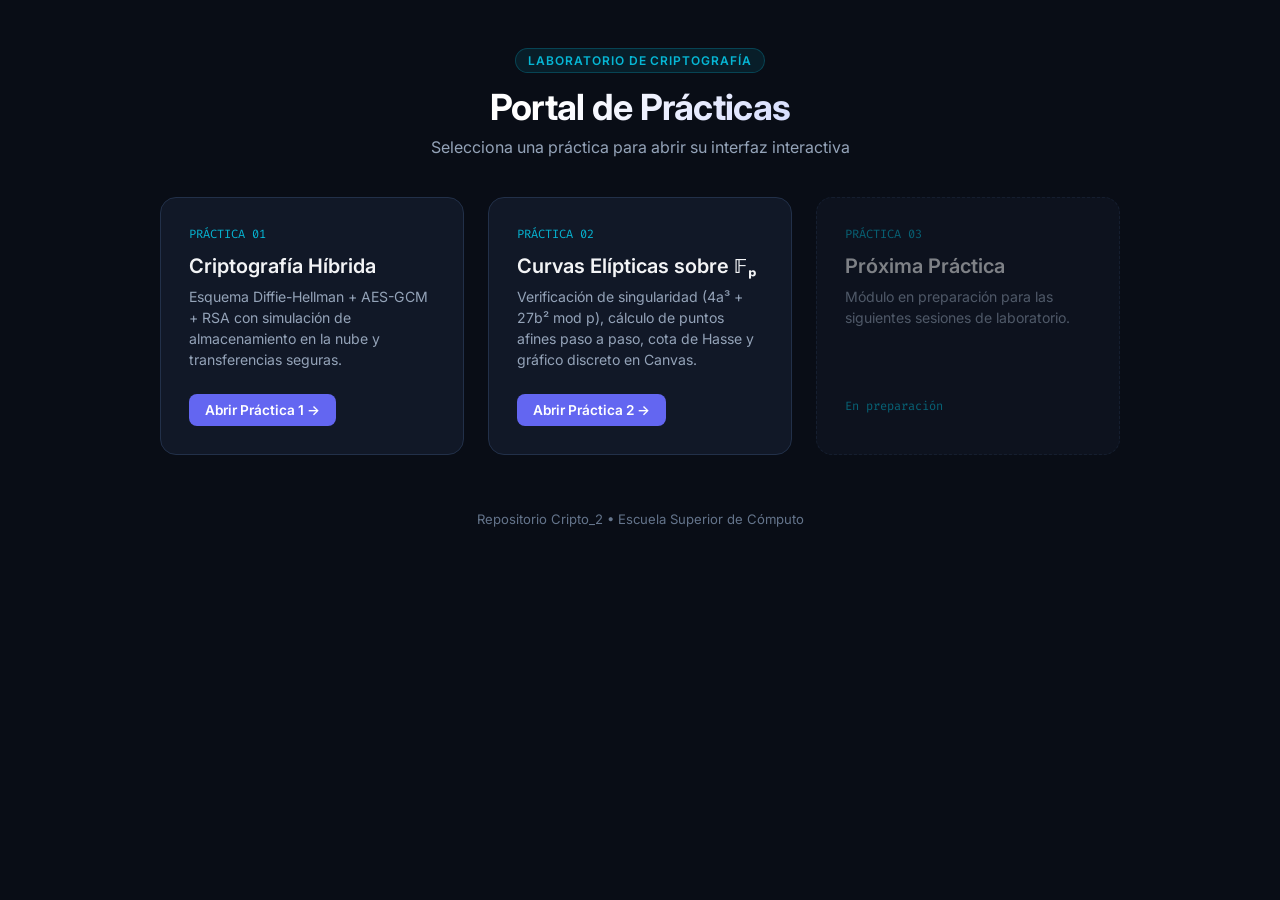
==== commit 5d65ed3e: "feat: reorganizar en practica_1 y agregar practica_2 curvas elipticas" ====
--- a/index.html
+++ b/index.html
@@ -1,867 +1,184 @@
-<!DOCTYPE html>
+﻿<!DOCTYPE html>
 <html lang="es">
 <head>
   <meta charset="UTF-8">
   <meta name="viewport" content="width=device-width, initial-scale=1.0">
-  <title>Práctica Criptografía Híbrida - ESCOM IPN</title>
-  <!-- Google Fonts -->
+  <title>Laboratorio de Criptografía | Prácticas</title>
   <link rel="preconnect" href="https://fonts.googleapis.com">
   <link rel="preconnect" href="https://fonts.gstatic.com" crossorigin>
-  <link href="https://fonts.googleapis.com/css2?family=JetBrains+Mono:wght@400;600;700&family=Outfit:wght@300;400;500;600;700;800&display=swap" rel="stylesheet">
-  <link rel="stylesheet" href="styles.css">
+  <link href="https://fonts.googleapis.com/css2?family=Fira+Code:wght@400;600&family=Inter:wght@300;400;500;600;700&display=swap" rel="stylesheet">
+  <style>
+    :root {
+      --bg: #090d16;
+      --card: #111827;
+      --card-hover: #172134;
+      --border: #223049;
+      --text: #f3f4f6;
+      --muted: #94a3b8;
+      --accent: #6366f1;
+      --accent-cyan: #06b6d4;
+    }
+    * { box-sizing: border-box; margin: 0; padding: 0; }
+    body {
+      background: var(--bg);
+      color: var(--text);
+      font-family: 'Inter', system-ui, sans-serif;
+      min-height: 100vh;
+      display: flex;
+      flex-direction: column;
+      align-items: center;
+      padding: 3rem 1.5rem;
+    }
+    .container {
+      max-width: 960px;
+      width: 100%;
+      display: flex;
+      flex-direction: column;
+      gap: 2.5rem;
+    }
+    header {
+      text-align: center;
+    }
+    .badge {
+      display: inline-block;
+      font-size: 0.75rem;
+      font-weight: 600;
+      text-transform: uppercase;
+      letter-spacing: 0.08em;
+      color: var(--accent-cyan);
+      background: rgba(6, 182, 212, 0.1);
+      padding: 0.25rem 0.75rem;
+      border-radius: 9999px;
+      border: 1px solid rgba(6, 182, 212, 0.25);
+      margin-bottom: 0.75rem;
+    }
+    h1 {
+      font-size: 2.25rem;
+      font-weight: 700;
+      letter-spacing: -0.02em;
+      background: linear-gradient(135deg, #ffffff 40%, #a5b4fc 100%);
+      -webkit-background-clip: text;
+      -webkit-text-fill-color: transparent;
+      margin-bottom: 0.5rem;
+    }
+    .subtitle {
+      color: var(--muted);
+      font-size: 1rem;
+    }
+    .grid {
+      display: grid;
+      grid-template-columns: repeat(auto-fit, minmax(280px, 1fr));
+      gap: 1.5rem;
+    }
+    .card {
+      background: var(--card);
+      border: 1px solid var(--border);
+      border-radius: 16px;
+      padding: 1.75rem;
+      display: flex;
+      flex-direction: column;
+      justify-content: space-between;
+      transition: all 0.2s ease;
+      text-decoration: none;
+      color: inherit;
+    }
+    .card:hover {
+      background: var(--card-hover);
+      border-color: var(--accent);
+      transform: translateY(-3px);
+      box-shadow: 0 10px 25px -5px rgba(0, 0, 0, 0.5);
+    }
+    .card-tag {
+      font-family: 'Fira Code', monospace;
+      font-size: 0.75rem;
+      color: var(--accent-cyan);
+      margin-bottom: 0.75rem;
+      display: block;
+    }
+    .card-title {
+      font-size: 1.25rem;
+      font-weight: 600;
+      margin-bottom: 0.5rem;
+    }
+    .card-desc {
+      font-size: 0.88rem;
+      color: var(--muted);
+      line-height: 1.5;
+      margin-bottom: 1.5rem;
+    }
+    .card-btn {
+      align-self: flex-start;
+      font-size: 0.85rem;
+      font-weight: 600;
+      color: #ffffff;
+      background: var(--accent);
+      padding: 0.5rem 1rem;
+      border-radius: 8px;
+      display: inline-flex;
+      align-items: center;
+      gap: 0.4rem;
+    }
+    .card.disabled {
+      opacity: 0.5;
+      cursor: not-allowed;
+      border-style: dashed;
+    }
+    .card.disabled:hover {
+      transform: none;
+      border-color: var(--border);
+      background: var(--card);
+    }
+    .footer {
+      text-align: center;
+      color: #64748b;
+      font-size: 0.82rem;
+      margin-top: 1rem;
+    }
+  </style>
 </head>
 <body>
+  <div class="container">
+    <header>
+      <span class="badge">Laboratorio de Criptografía</span>
+      <h1>Portal de Prácticas</h1>
+      <p class="subtitle">Selecciona una práctica para abrir su interfaz interactiva</p>
+    </header>
 
-  <!-- Header Minimalista -->
-  <header>
-    <div class="logo-badge">
-      <div class="logo-icon">CH</div>
-      <div>
-        <h1>Criptografía Híbrida</h1>
-        <div class="subtitle">ESCOM IPN &bull; Lab Dra. Nidia Cortez</div>
-      </div>
-    </div>
-    <div class="btn-group">
-      <button id="btn-crypto-refs" class="btn btn-secondary" title="Ver referencias y normativas criptográficas (NIST, RFC)">
-        Referencias Normativas
-      </button>
-      <button id="btn-export-keys" class="btn btn-secondary" title="Descargar paquete de llaves públicas del equipo">
-        Descargar Llaves PEM
-      </button>
-      <button id="btn-quick-guide" class="btn btn-secondary">
-        Guía Incisos
-      </button>
-    </div>
-  </header>
+    <div class="grid">
+      <!-- Práctica 1 -->
+      <a href="./practica_1/index.html" class="card">
+        <div>
+          <span class="card-tag">PRÁCTICA 01</span>
+          <h2 class="card-title">Criptografía Híbrida</h2>
+          <p class="card-desc">Esquema Diffie-Hellman + AES-GCM + RSA con simulación de almacenamiento en la nube y transferencias seguras.</p>
+        </div>
+        <span class="card-btn">Abrir Práctica 1 &rarr;</span>
+      </a>
 
-  <!-- Barra de Pestañas Multi-Rol Minimalista -->
-  <nav class="nav-tabs" id="main-nav-tabs">
-    <button class="tab-btn active" data-tab="view-diagram">Diagrama Interactivo</button>
-    <button class="tab-btn tab-alicia" data-tab="view-alicia">Alicia (Emisor 1)</button>
-    <button class="tab-btn tab-candy" data-tab="view-candy">Candy (Emisor 2 / Ataque)</button>
-    <button class="tab-btn tab-betito" data-tab="view-betito">Betito (Receptor)</button>
-    <button class="tab-btn" data-tab="view-drive">
-      Nube Drive <span id="drive-badge-count" class="role-badge badge-blue" style="margin-left:4px; font-size:10px;">0</span>
-    </button>
-    <button class="tab-btn" data-tab="view-guide">Guía Video (A-G)</button>
-  </nav>
+      <!-- Práctica 2 -->
+      <a href="./practica_2/index.html" class="card">
+        <div>
+          <span class="card-tag">PRÁCTICA 02</span>
+          <h2 class="card-title">Curvas Elípticas sobre 𝔽ₚ</h2>
+          <p class="card-desc">Verificación de singularidad (4a³ + 27b² mod p), cálculo de puntos afines paso a paso, cota de Hasse y gráfico discreto en Canvas.</p>
+        </div>
+        <span class="card-btn">Abrir Práctica 2 &rarr;</span>
+      </a>
 
-  <!-- Contenedor Principal de Vistas -->
-  <main>
-
-    <!-- ========================================================
-         PESTAÑA 1: DIAGRAMA INTERACTIVO (SIMULADOR VISUAL)
-         ======================================================== -->
-    <div id="view-diagram" class="tab-content-panel active">
-      <!-- Barra de controles del diagrama -->
-      <section class="control-bar" style="border-radius:12px; margin-bottom:1rem;">
-        <div class="input-group">
-          <label for="input-message">Mensaje en Diagrama (m):</label>
-          <input type="text" id="input-message" class="message-input" value="¡Hola Betito! Este mensaje es confidencial y auténtico." placeholder="Escribe un mensaje para cifrar..." maxlength="120">
+      <!-- Práctica 3 Placeholder -->
+      <div class="card disabled">
+        <div>
+          <span class="card-tag">PRÁCTICA 03</span>
+          <h2 class="card-title">Próxima Práctica</h2>
+          <p class="card-desc">Módulo en preparación para las siguientes sesiones de laboratorio.</p>
         </div>
-
-        <div class="btn-group">
-          <button id="btn-play" class="btn btn-primary">
-            <span id="play-icon">▶</span> <span id="play-text">Iniciar Flujo</span>
-          </button>
-          <button id="btn-step" class="btn btn-secondary">
-            <span>⏭</span> Paso a Paso
-          </button>
-          <button id="btn-reset" class="btn btn-secondary">
-            <span>🔄</span> Reiniciar
-          </button>
-          <button id="btn-tamper" class="btn btn-danger-outline" title="Simular alteración de paquete en la nube">
-            <span>⚡</span> Alterar Paquete
-          </button>
-        </div>
-
-        <div class="speed-control">
-          <span>⏱ Pausa/Paso:</span>
-          <select id="select-speed">
-            <option value="4000">4 seg</option>
-            <option value="3000" selected>3 seg</option>
-            <option value="1800">1.8 seg</option>
-            <option value="800">0.8 seg</option>
-          </select>
-        </div>
-      </section>
-
-      <!-- Estado actual del flujo -->
-      <div class="status-pill" id="status-pill">
-        <div class="status-dot"></div>
-        <span class="status-text" id="status-text">Listo. Presiona "Iniciar Flujo" o usa "Paso a Paso".</span>
-        <span class="status-hint" id="status-step-hint">(Paso 0 de 8)</span>
-      </div>
-
-      <!-- SVG Diagram Stage -->
-      <div class="diagram-stage">
-        <svg id="hybrid-diagram" viewBox="0 0 1380 720" preserveAspectRatio="xMidYMid meet">
-          <defs>
-            <filter id="glow-cyan" x="-20%" y="-20%" width="140%" height="140%">
-              <feGaussianBlur stdDeviation="4" result="blur" />
-              <feComposite in="SourceGraphic" in2="blur" operator="over" />
-            </filter>
-            <filter id="glow-pink" x="-20%" y="-20%" width="140%" height="140%">
-              <feGaussianBlur stdDeviation="4" result="blur" />
-              <feComposite in="SourceGraphic" in2="blur" operator="over" />
-            </filter>
-            <filter id="glow-green" x="-20%" y="-20%" width="140%" height="140%">
-              <feGaussianBlur stdDeviation="5" result="blur" />
-              <feComposite in="SourceGraphic" in2="blur" operator="over" />
-            </filter>
-
-            <marker id="arrow-blue" viewBox="0 0 10 10" refX="6" refY="5" markerWidth="6" markerHeight="6" orient="auto">
-              <path d="M 0 1 L 8 5 L 0 9 z" fill="#38bdf8" />
-            </marker>
-            <marker id="arrow-pink" viewBox="0 0 10 10" refX="6" refY="5" markerWidth="6" markerHeight="6" orient="auto">
-              <path d="M 0 1 L 8 5 L 0 9 z" fill="#ec4899" />
-            </marker>
-            <marker id="arrow-green" viewBox="0 0 10 10" refX="6" refY="5" markerWidth="6" markerHeight="6" orient="auto">
-              <path d="M 0 1 L 8 5 L 0 9 z" fill="#10b981" />
-            </marker>
-            <marker id="arrow-yellow" viewBox="0 0 10 10" refX="6" refY="5" markerWidth="6" markerHeight="6" orient="auto">
-              <path d="M 0 1 L 8 5 L 0 9 z" fill="#f59e0b" />
-            </marker>
-          </defs>
-
-          <!-- DIFFIE - HELLMAN TOP BOX -->
-          <g id="station-dh" class="station-node" data-station="dh" transform="translate(420, 20)">
-            <rect class="dh-box" x="0" y="0" width="460" height="230" rx="16" />
-            <text x="230" y="24" text-anchor="middle" class="label-badge" font-size="14" fill="#f8fafc">Diffie - Hellman</text>
-            
-            <rect class="dh-sub-k node-shape" x="12" y="34" width="436" height="88" />
-            <text x="22" y="52" class="label-badge" fill="#38bdf8">Para K</text>
-            
-            <text x="24" y="70" class="label-math">a = &lt;secret&gt;</text>
-            <text x="24" y="86" class="label-math">Ka = g^a mod n</text>
-            <text x="24" y="104" class="label-math" fill="#38bdf8">K = S = Kb^a mod n</text>
-            
-            <g transform="translate(195, 48)">
-              <path d="M 10,25 C 0,25 -5,12 8,8 C 10,0 26,-2 32,5 C 38,0 52,2 52,12 C 60,12 62,25 50,25 Z" fill="rgba(56, 189, 248, 0.2)" stroke="#38bdf8" stroke-width="1.2" />
-              <text x="28" y="16" text-anchor="middle" font-size="9" fill="#f8fafc" font-family="var(--font-mono)">g ,n, Ka</text>
-              <text x="28" y="26" text-anchor="middle" font-size="9" fill="#38bdf8" font-family="var(--font-mono)">Kb</text>
-            </g>
-            <path d="M 125,72 L 190,72" stroke="#38bdf8" stroke-width="1.8" marker-end="url(#arrow-blue)" />
-            <path d="M 260,72 L 320,72" stroke="#38bdf8" stroke-width="1.8" marker-end="url(#arrow-blue)" />
-
-            <text x="328" y="70" class="label-math">b = &lt;secret&gt;</text>
-            <text x="328" y="86" class="label-math">Kb = g^b mod n</text>
-            <text x="328" y="104" class="label-math" fill="#38bdf8">K = S = Ka^b mod n</text>
-
-            <rect class="dh-sub-iv node-shape" x="12" y="130" width="436" height="88" />
-            <text x="22" y="148" class="label-badge" fill="#f59e0b">Para IV</text>
-
-            <text x="24" y="166" class="label-math">c = &lt;secret&gt;</text>
-            <text x="24" y="182" class="label-math">Kc = g^c mod n</text>
-            <text x="24" y="200" class="label-math" fill="#f59e0b">IV = S = Kd^c mod n</text>
-
-            <g transform="translate(195, 144)">
-              <path d="M 10,25 C 0,25 -5,12 8,8 C 10,0 26,-2 32,5 C 38,0 52,2 52,12 C 60,12 62,25 50,25 Z" fill="rgba(245, 158, 11, 0.2)" stroke="#f59e0b" stroke-width="1.2" />
-              <text x="28" y="16" text-anchor="middle" font-size="9" fill="#f8fafc" font-family="var(--font-mono)">g ,n, Kc</text>
-              <text x="28" y="26" text-anchor="middle" font-size="9" fill="#f59e0b" font-family="var(--font-mono)">Kd</text>
-            </g>
-            <path d="M 125,168 L 190,168" stroke="#ef4444" stroke-width="1.8" marker-end="url(#arrow-pink)" />
-            <path d="M 260,188 L 195,188" stroke="#10b981" stroke-width="1.8" marker-end="url(#arrow-green)" />
-
-            <text x="328" y="166" class="label-math">IV = S = Kc^d mod n</text>
-            <text x="328" y="186" class="label-math">d = &lt;secret&gt;</text>
-            <text x="328" y="202" class="label-math">Kd = g^d mod n</text>
-            <text x="230" y="222" text-anchor="middle" class="station-hint" fill="#38bdf8" font-size="10">🔍 Clic para inspeccionar matemáticas DH</text>
-          </g>
-
-          <!-- TITULARES -->
-          <text x="210" y="160" text-anchor="middle" class="label-title alice">Alicia</text>
-          <text x="1080" y="160" text-anchor="middle" class="label-title betito">Betito</text>
-
-          <!-- RUTAS DE FLUJO -->
-          <path id="track-m-aes" class="flow-track" d="M 145,260 L 200,260" />
-          <path id="stream-m-aes" class="flow-stream" d="M 145,260 L 200,260" />
-
-          <path id="track-m-hash" class="flow-track" d="M 75,330 L 75,450" />
-          <path id="stream-m-hash" class="flow-stream" d="M 75,330 L 75,450" />
-
-          <path id="track-dh-alice-aes" class="flow-track" d="M 430,225 C 320,240 235,310 235,370" />
-          <path id="stream-dh-alice-aes" class="flow-stream stream-yellow" d="M 430,225 C 320,240 235,310 235,370" />
-
-          <path id="track-aes-cipher" class="flow-track" d="M 270,260 L 335,260 L 335,350" />
-          <path id="stream-aes-cipher" class="flow-stream" d="M 270,260 L 335,260 L 335,350" />
-
-          <path id="track-hash-rsa" class="flow-track" d="M 130,560 L 200,560" />
-          <path id="stream-hash-rsa" class="flow-stream" d="M 130,560 L 200,560" />
-
-          <path id="track-rsa-sig" class="flow-track" d="M 270,560 L 335,560 L 335,465" />
-          <path id="stream-rsa-sig" class="flow-stream stream-pink" d="M 270,560 L 335,560 L 335,465" />
-
-          <path id="track-cipher-cloud" class="flow-track" d="M 390,390 L 580,390 L 800,390" />
-          <path id="stream-cipher-cloud" class="flow-stream" d="M 390,390 L 580,390 L 800,390" />
-
-          <path id="track-sig-cloud" class="flow-track" d="M 420,445 L 590,445 L 790,445" />
-          <path id="stream-sig-cloud" class="flow-stream stream-pink" d="M 420,445 L 590,445 L 790,445" />
-
-          <path id="track-cipher-betito-aes" class="flow-track" d="M 855,390 L 855,260 L 1030,260" />
-          <path id="stream-cipher-betito-aes" class="flow-stream" d="M 855,390 L 855,260 L 1030,260" />
-
-          <path id="track-dh-betito-aes" class="flow-track" d="M 870,225 C 960,240 1065,310 1065,370" />
-          <path id="stream-dh-betito-aes" class="flow-stream stream-yellow" d="M 870,225 C 960,240 1065,310 1065,370" />
-
-          <path id="track-betito-aes-m" class="flow-track" d="M 1100,260 L 1215,260" />
-          <path id="stream-betito-aes-m" class="flow-stream" d="M 1100,260 L 1215,260" />
-
-          <path id="track-betito-m-hash" class="flow-track" d="M 1270,330 L 1270,450" />
-          <path id="stream-betito-m-hash" class="flow-stream" d="M 1270,330 L 1270,450" />
-
-          <path id="track-betito-hash-comp" class="flow-track" d="M 1205,560 L 1150,560" />
-          <path id="stream-betito-hash-comp" class="flow-stream" d="M 1205,560 L 1150,560" />
-
-          <path id="track-betito-sig-rsa" class="flow-track" d="M 850,465 L 850,560 L 880,560" />
-          <path id="stream-betito-sig-rsa" class="flow-stream stream-pink" d="M 850,465 L 850,560 L 880,560" />
-
-          <path id="track-betito-rsa-comp" class="flow-track" d="M 950,560 L 1080,560" />
-          <path id="stream-betito-rsa-comp" class="flow-stream stream-pink" d="M 950,560 L 1080,560" />
-
-          <!-- ALICIA ELEMENTOS -->
-          <g id="station-alice-m" class="station-node" data-station="alice-m" transform="translate(15, 210)">
-            <rect class="node-shape" x="0" y="0" width="130" height="120" rx="10" />
-            <text x="65" y="-8" text-anchor="middle" font-weight="700" font-size="18" fill="#ec4899">m (Alicia)</text>
-            <foreignObject x="5" y="8" width="120" height="104">
-              <div xmlns="http://www.w3.org/1999/xhtml" class="diagram-doc-box">
-                <textarea id="diagram-msg-input" class="diagram-msg-textarea" placeholder="Escribe aquí tu mensaje m...">¡Hola Betito! Este mensaje es confidencial y auténtico.</textarea>
-              </div>
-            </foreignObject>
-            <text x="65" y="132" text-anchor="middle" class="station-hint" fill="#38bdf8" font-size="10">✍️ Escribe aquí</text>
-          </g>
-
-          <g id="station-alice-aes" class="station-node" data-station="alice-aes" transform="translate(200, 230)">
-            <ellipse class="node-shape" cx="35" cy="30" rx="42" ry="24" />
-            <text x="35" y="35" text-anchor="middle" font-weight="700" font-size="14" fill="#f8fafc">AES<tspan font-size="10" dy="4">CBC</tspan></text>
-            <g transform="translate(-10, 48)">
-              <path d="M 45,15 C 45,9 50,5 56,5 C 62,5 67,9 67,15 C 67,19 64,23 60,24 L 60,38 L 56,42 L 56,36 L 52,36 L 52,30 L 60,30 L 60,24 C 56,23 45,19 45,15 Z" fill="#f59e0b" filter="drop-shadow(0 0 4px #f59e0b)" />
-              <text x="35" y="24" text-anchor="end" class="label-math" fill="#f59e0b" font-weight="600">IV, K<tspan font-size="8" dy="2">AES</tspan></text>
-            </g>
-          </g>
-
-          <g id="station-alice-cipher" class="station-node" data-station="alice-cipher" transform="translate(305, 340)">
-            <path class="node-shape" d="M 10,10 C 25,5 45,5 60,10 C 70,12 75,25 75,70 C 75,85 60,95 45,90 C 30,85 10,85 10,70 Z" fill="#1e293b" />
-            <path d="M 18,25 L 58,25 M 18,38 L 58,38 M 18,51 L 58,51 M 18,64 L 45,64" stroke="#c084fc" stroke-width="2.5" stroke-linecap="round" />
-            <text x="40" y="108" text-anchor="middle" class="station-hint" fill="#c084fc" font-size="10">Criptograma</text>
-          </g>
-
-          <g id="station-alice-hash" class="station-node" data-station="alice-hash" transform="translate(38, 440)">
-            <path class="node-shape" d="M 5,5 L 55,5 C 55,20 38,35 38,55 L 22,55 C 22,35 5,20 5,5 Z" fill="#475569" />
-            <rect class="node-shape" x="-20" y="65" width="100" height="28" rx="4" fill="#0284c7" />
-            <text id="lbl-alice-hash" x="30" y="83" text-anchor="middle" font-family="var(--font-mono)" font-size="11" font-weight="700" fill="#ffffff">1011..01</text>
-            <text x="30" y="110" text-anchor="middle" class="station-hint" fill="#38bdf8" font-size="10">Hash SHA-256</text>
-          </g>
-
-          <g id="station-alice-rsa" class="station-node" data-station="alice-rsa" transform="translate(200, 530)">
-            <ellipse class="node-shape node-pink" cx="35" cy="30" rx="40" ry="24" />
-            <text x="35" y="35" text-anchor="middle" font-weight="700" font-size="14" fill="#f8fafc">RSA</text>
-            <g transform="translate(18, 40)">
-              <path d="M 15,10 C 15,4 20,0 26,0 C 32,0 37,4 37,10 C 37,14 34,18 30,19 L 30,35 L 26,39 L 26,33 L 22,33 L 22,27 L 30,27 L 30,19 C 26,18 15,14 15,10 Z" fill="#ec4899" filter="drop-shadow(0 0 5px #ec4899)" />
-              <text x="44" y="24" class="label-math" fill="#ec4899" font-weight="700">A<tspan font-size="8" dy="2">Privada</tspan></text>
-            </g>
-          </g>
-
-          <g id="station-alice-sig" class="station-node" data-station="alice-sig" transform="translate(305, 410)">
-            <rect class="node-shape node-pink" x="0" y="0" width="115" height="32" rx="4" fill="#0284c7" />
-            <text id="lbl-alice-sig" x="57" y="20" text-anchor="middle" font-family="var(--font-mono)" font-size="11" font-weight="700" fill="#ffffff">A0F4..234</text>
-            <text x="57" y="48" text-anchor="middle" class="label-desc" fill="#e2e8f0" font-weight="600">Firma digital</text>
-          </g>
-
-          <!-- NUBE -->
-          <g id="station-cloud" class="station-node" data-station="cloud" transform="translate(520, 360)">
-            <path class="node-shape" d="M 30,80 C 0,80 -15,45 20,30 C 25,5 75,-5 95,15 C 115,-2 160,5 160,35 C 185,35 190,80 150,80 Z" fill="rgba(30, 41, 59, 0.7)" stroke="#38bdf8" stroke-width="2.5" />
-            <text x="90" y="48" text-anchor="middle" font-size="24">☁️</text>
-            <text x="90" y="70" text-anchor="middle" class="label-badge" fill="#94a3b8" font-size="11">Canal Inseguro</text>
-            <text x="90" y="100" text-anchor="middle" class="station-hint" fill="#38bdf8" font-size="10">Inspeccionar Red</text>
-          </g>
-
-          <!-- BETITO ELEMENTOS -->
-          <g id="station-betito-sig-in" class="station-node" data-station="betito-sig-in" transform="translate(790, 410)">
-            <rect class="node-shape node-pink" x="0" y="0" width="115" height="32" rx="4" fill="#0284c7" />
-            <text id="lbl-betito-sig" x="57" y="20" text-anchor="middle" font-family="var(--font-mono)" font-size="11" font-weight="700" fill="#ffffff">A0F4..234</text>
-            <text x="57" y="48" text-anchor="middle" class="label-desc" fill="#e2e8f0" font-weight="600">Firma digital</text>
-          </g>
-
-          <g id="station-betito-cipher-in" class="station-node" data-station="betito-cipher-in" transform="translate(820, 340)">
-            <path class="node-shape" d="M 10,10 C 25,5 45,5 60,10 C 70,12 75,25 75,70 C 75,85 60,95 45,90 C 30,85 10,85 10,70 Z" fill="#1e293b" />
-            <path d="M 18,25 L 58,25 M 18,38 L 58,38 M 18,51 L 58,51 M 18,64 L 45,64" stroke="#c084fc" stroke-width="2.5" stroke-linecap="round" />
-            <text x="40" y="108" text-anchor="middle" class="station-hint" fill="#c084fc" font-size="10">Criptograma</text>
-          </g>
-
-          <g id="station-betito-aes" class="station-node" data-station="betito-aes" transform="translate(1030, 230)">
-            <ellipse class="node-shape" cx="35" cy="30" rx="42" ry="24" />
-            <text x="35" y="35" text-anchor="middle" font-weight="700" font-size="14" fill="#f8fafc">AES<tspan font-size="10" dy="4">CBC</tspan></text>
-            <g transform="translate(-10, 48)">
-              <path d="M 45,15 C 45,9 50,5 56,5 C 62,5 67,9 67,15 C 67,19 64,23 60,24 L 60,38 L 56,42 L 56,36 L 52,36 L 52,30 L 60,30 L 60,24 C 56,23 45,19 45,15 Z" fill="#f59e0b" filter="drop-shadow(0 0 4px #f59e0b)" />
-              <text x="35" y="24" text-anchor="end" class="label-math" fill="#f59e0b" font-weight="600">IV, K<tspan font-size="8" dy="2">AES</tspan></text>
-            </g>
-          </g>
-
-          <g id="station-betito-m" class="station-node" data-station="betito-m" transform="translate(1215, 210)">
-            <rect class="node-shape" x="0" y="0" width="130" height="120" rx="10" />
-            <text x="65" y="-8" text-anchor="middle" font-weight="700" font-size="18" fill="#38bdf8">m (Betito)</text>
-            <foreignObject x="5" y="8" width="120" height="104">
-              <div xmlns="http://www.w3.org/1999/xhtml" class="diagram-doc-box">
-                <div id="diagram-betito-output" class="diagram-doc-display">Esperando flujo...</div>
-              </div>
-            </foreignObject>
-            <text x="65" y="132" text-anchor="middle" class="station-hint" fill="#38bdf8" font-size="10">Descifrado</text>
-          </g>
-
-          <g id="station-betito-hash" class="station-node" data-station="betito-hash" transform="translate(1240, 440)">
-            <path class="node-shape" d="M 5,5 L 55,5 C 55,20 38,35 38,55 L 22,55 C 22,35 5,20 5,5 Z" fill="#475569" />
-            <rect class="node-shape" x="-35" y="65" width="100" height="28" rx="4" fill="#0284c7" />
-            <text id="lbl-betito-hash" x="15" y="83" text-anchor="middle" font-family="var(--font-mono)" font-size="11" font-weight="700" fill="#ffffff">1011..01</text>
-            <text x="15" y="110" text-anchor="middle" class="station-hint" fill="#38bdf8" font-size="10">Hash Betito</text>
-          </g>
-
-          <g id="station-betito-rsa" class="station-node" data-station="betito-rsa" transform="translate(880, 530)">
-            <ellipse class="node-shape node-pink" cx="35" cy="30" rx="40" ry="24" />
-            <text x="35" y="35" text-anchor="middle" font-weight="700" font-size="14" fill="#f8fafc">RSA</text>
-            <g transform="translate(18, 40)">
-              <path d="M 15,10 C 15,4 20,0 26,0 C 32,0 37,4 37,10 C 37,14 34,18 30,19 L 30,35 L 26,39 L 26,33 L 22,33 L 22,27 L 30,27 L 30,19 C 26,18 15,14 15,10 Z" fill="#f8fafc" stroke="#ec4899" stroke-width="1.5" filter="drop-shadow(0 0 5px #ec4899)" />
-              <text x="44" y="24" class="label-math" fill="#38bdf8" font-weight="700">A<tspan font-size="8" dy="2">Pública</tspan></text>
-            </g>
-            <g transform="translate(100, 16)">
-              <rect class="node-shape" x="0" y="0" width="85" height="28" rx="4" fill="#0284c7" />
-              <text id="lbl-betito-rsa-hash" x="42" y="18" text-anchor="middle" font-family="var(--font-mono)" font-size="11" font-weight="700" fill="#ffffff">1011..01</text>
-            </g>
-          </g>
-
-          <!-- COMPARADOR -->
-          <g id="station-comparator" class="station-node" data-station="comparator" transform="translate(1115, 560)">
-            <path id="comparator-diamond" class="node-shape" d="M 0,-30 L 30,0 L 0,30 L -30,0 Z" />
-            <text x="0" y="6" text-anchor="middle" font-size="20" font-weight="800" fill="#f8fafc">=</text>
-            <g id="icon-happy" opacity="0.3" transform="translate(-5, 45)">
-              <text x="0" y="0" font-size="26">😃</text>
-            </g>
-            <g id="icon-sad" opacity="0.3" transform="translate(-5, -55)">
-              <text x="0" y="0" font-size="26">☹️</text>
-            </g>
-            <text x="0" y="78" text-anchor="middle" class="station-hint" fill="#10b981" font-size="10">Comparación</text>
-          </g>
-
-          <!-- CHECKLIST SEGURIDAD -->
-          <g id="security-checklist" transform="translate(1160, 615)">
-            <text id="chk-conf" x="0" y="0" class="security-list-item">Confidencialidad</text>
-            <text id="chk-integ" x="0" y="20" class="security-list-item">Integridad de Datos</text>
-            <text id="chk-auth" x="0" y="40" class="security-list-item">Autenticación</text>
-            <text id="chk-nonrep" x="0" y="60" class="security-list-item">No repudio</text>
-            <text id="chk-badge" x="145" y="40" font-size="22" opacity="0.2">✅</text>
-          </g>
-        </svg>
+        <span class="card-tag">En preparación</span>
       </div>
     </div>
 
-    <!-- ========================================================
-         PESTAÑA 2: ALICIA (EMISOR 1)
-         ======================================================== -->
-    <div id="view-alicia" class="tab-content-panel">
-      <div class="role-grid">
-        <!-- Formulario de Envío de Alicia -->
-        <div class="role-card card-pink">
-          <div class="role-card-header">
-            <h2>Alicia (Emisor 1)</h2>
-            <span class="role-badge badge-pink">RSA-2048 Activa</span>
-          </div>
-
-          <!-- Manejo de Llaves -->
-          <div style="display:flex; justify-content:space-between; align-items:center; flex-wrap:wrap; gap:0.5rem;">
-            <span style="font-size:0.8rem; color:var(--text-muted);">Llave pública de Alicia:</span>
-            <button id="btn-download-alicia-key" class="btn btn-secondary btn-xs">
-              Descargar alicia_public.pem
-            </button>
-          </div>
-
-          <!-- Selector de Servicios: Cifrado y/o Firma -->
-          <div class="service-selector-box">
-            <div class="service-selector-title">Servicios Criptográficos (Alicia):</div>
-            <div class="checkbox-group">
-              <label class="checkbox-label">
-                <input type="checkbox" id="alicia-opt-cipher" checked>
-                <span>Cifrado Simétrico (AES-CBC + DH)</span>
-              </label>
-              <label class="checkbox-label">
-                <input type="checkbox" id="alicia-opt-sign" checked>
-                <span>Firma Digital RSA (SHA-256)</span>
-              </label>
-            </div>
-          </div>
-
-          <!-- Mensaje m -->
-          <div class="input-group" style="flex-direction:column; align-items:flex-start;">
-            <label for="alicia-msg-input" style="color:var(--text-muted); font-size:0.8rem;">Mensaje para Betito:</label>
-            <textarea id="alicia-msg-input" class="message-input" style="width:100%; min-height:68px;" placeholder="Escribe el mensaje de Alicia...">¡Hola Betito! Este mensaje es confidencial y auténtico de parte de Alicia.</textarea>
-          </div>
-
-          <!-- Nombre del archivo en la nube -->
-          <div style="display:flex; gap:0.6rem; align-items:center;">
-            <label style="font-size:0.8rem; color:var(--text-muted); white-space:nowrap;">Nombre archivo:</label>
-            <input type="text" id="alicia-filename-input" class="message-input" value="mensaje_alicia" style="padding:0.35rem 0.6rem; flex:1;">
-          </div>
-
-          <!-- Botón de Envío -->
-          <button id="btn-alicia-send" class="btn btn-primary" style="padding:0.55rem; font-size:0.84rem;">
-            Cifrar, Firmar y Subir (Inciso A)
-          </button>
-        </div>
-
-        <!-- Consola de Detalles de Operación de Alicia -->
-        <div class="role-card">
-          <div class="role-card-header">
-            <h3>Operaciones Criptográficas (Alicia)</h3>
-            <span class="role-badge badge-pink">Inspección</span>
-          </div>
-          <div class="op-console-container">
-            <div class="console-header-bar">
-              <span>Bitácora Matemática en Tiempo Real</span>
-              <span>SHA-256 &bull; DH-MODP &bull; AES-128</span>
-            </div>
-            <div id="alicia-console" class="op-console">
-[+] Esperando inicio de operación de Alicia (Inciso A)...
-Aquí se mostrarán parámetros Ka y Kc, clave K_AES, digest SHA-256 y firma digital RSA.
-            </div>
-          </div>
-        </div>
-      </div>
-    </div>
-
-    <!-- ========================================================
-         PESTAÑA 3: CANDY (EMISOR 2 Y ATAQUE)
-         ======================================================== -->
-    <div id="view-candy" class="tab-content-panel">
-      <div class="role-grid">
-        <!-- Formulario de Candy -->
-        <div class="role-card card-purple">
-          <div class="role-card-header">
-            <h2>Candy (Emisor 2 / Ataque)</h2>
-            <button id="btn-download-candy-key" class="btn btn-secondary btn-xs">
-              Descargar candy_public.pem
-            </button>
-          </div>
-
-          <!-- Switch Segmentado Minimalista: Envío vs Ataque -->
-          <div class="segmented-control">
-            <button type="button" class="segment-pill pill-purple active" id="btn-tab-candy-send">
-              Envío Legítimo (Inciso B)
-            </button>
-            <button type="button" class="segment-pill pill-red" id="btn-tab-candy-attack">
-              Laboratorio Ataques (Incisos C, E, F)
-            </button>
-          </div>
-
-          <!-- PANEL 1: Envío Legítimo de Candy -->
-          <div id="candy-panel-send" style="display:flex; flex-direction:column; gap:0.85rem;">
-            <div class="service-selector-box">
-              <div class="service-selector-title">Servicios Criptográficos (Candy):</div>
-              <div class="checkbox-group">
-                <label class="checkbox-label">
-                  <input type="checkbox" id="candy-opt-cipher" checked>
-                  <span>Cifrado Simétrico (AES-CBC + DH)</span>
-                </label>
-                <label class="checkbox-label">
-                  <input type="checkbox" id="candy-opt-sign" checked>
-                  <span>Firma Digital RSA (SHA-256)</span>
-                </label>
-              </div>
-            </div>
-
-            <div class="input-group" style="flex-direction:column; align-items:flex-start;">
-              <label for="candy-msg-input" style="color:var(--text-muted); font-size:0.8rem;">Mensaje para Betito:</label>
-              <textarea id="candy-msg-input" class="message-input" style="width:100%; min-height:68px;" placeholder="Escribe el mensaje de Candy...">¡Hola Betito! Mensaje firmado y cifrado legítimamente por Candy.</textarea>
-            </div>
-
-            <div style="display:flex; gap:0.6rem; align-items:center;">
-              <label style="font-size:0.8rem; color:var(--text-muted); white-space:nowrap;">Nombre archivo:</label>
-              <input type="text" id="candy-filename-input" class="message-input" value="mensaje_candy" style="padding:0.35rem 0.6rem; flex:1;">
-            </div>
-
-            <button id="btn-candy-send" class="btn btn-primary" style="padding:0.55rem; font-size:0.84rem;">
-              Cifrar, Firmar y Subir (Inciso B)
-            </button>
-          </div>
-
-          <!-- PANEL 2: Laboratorio de Ataque en la Nube (Incisos C, E, F) -->
-          <div id="candy-panel-attack" style="display:none; flex-direction:column; gap:0.75rem;">
-            <div style="background:var(--bg-input); border:1px solid var(--border-subtle); border-radius:6px; padding:0.8rem; display:flex; flex-direction:column; gap:0.65rem;">
-              <div style="font-size:0.78rem; color:var(--accent-rose); font-weight:600;">
-                Manipulación en Canal Inseguro (Nube Drive):
-              </div>
-
-              <!-- Inciso C -->
-              <div class="workflow-step">
-                <span style="font-size:0.76rem; color:var(--text-muted); font-weight:500;">1. Duplicar y renombrar a x, y, z (Inciso C):</span>
-                <button id="btn-candy-inciso-c" class="btn btn-secondary btn-sm" style="justify-content:flex-start;">
-                  Duplicar archivo y renombrar a x, y, z
-                </button>
-              </div>
-
-              <!-- Inciso E -->
-              <div class="workflow-step">
-                <span style="font-size:0.76rem; color:var(--text-muted); font-weight:500;">2. Alteración de Integridad (Inciso E):</span>
-                <div style="display:flex; gap:0.4rem; align-items:center;">
-                  <select id="select-tamper-target" class="message-input" style="padding:0.35rem; flex:1; font-size:0.78rem;">
-                    <option value="">Seleccionar archivo a alterar...</option>
-                  </select>
-                  <button id="btn-candy-inciso-e" class="btn btn-danger-outline btn-sm">
-                    Alterar Integridad
-                  </button>
-                </div>
-              </div>
-
-              <!-- Inciso F -->
-              <div class="workflow-step">
-                <span style="font-size:0.76rem; color:var(--text-muted); font-weight:500;">3. Restauración de Integridad (Inciso F):</span>
-                <div style="display:flex; gap:0.4rem; align-items:center;">
-                  <select id="select-repair-target" class="message-input" style="padding:0.35rem; flex:1; font-size:0.78rem;">
-                    <option value="">Seleccionar archivo alterado...</option>
-                  </select>
-                  <button id="btn-candy-inciso-f" class="btn btn-secondary btn-sm" style="color:var(--accent-emerald);">
-                    Restaurar
-                  </button>
-                </div>
-              </div>
-            </div>
-          </div>
-        </div>
-
-        <!-- Consola de Detalles de Candy -->
-        <div class="role-card">
-          <div class="role-card-header">
-            <h3>Operaciones Criptográficas (Candy)</h3>
-            <span class="role-badge badge-purple">Inspección</span>
-          </div>
-          <div class="op-console-container">
-            <div class="console-header-bar">
-              <span>Bitácora de Emisión y Manipulación</span>
-              <span>SHA-256 &bull; DH-MODP &bull; AES-128</span>
-            </div>
-            <div id="candy-console" class="op-console">
-[+] Esperando acción de Candy (Inciso B, C, E o F)...
-            </div>
-          </div>
-        </div>
-      </div>
-    </div>
-
-    <!-- ========================================================
-         PESTAÑA 4: BETITO (RECEPTOR Y VERIFICACIÓN)
-         ======================================================== -->
-    <div id="view-betito" class="tab-content-panel">
-      <div class="role-grid">
-        <!-- Panel de Verificación de Betito -->
-        <div class="role-card card-blue">
-          <div class="role-card-header">
-            <h2>Betito (Receptor)</h2>
-            <button id="btn-download-betito-key" class="btn btn-secondary btn-xs">
-              Descargar betito_public.pem
-            </button>
-          </div>
-
-          <!-- PASO 1: Archivo de la Nube y Llave del Remitente -->
-          <div class="service-selector-box">
-            <div class="service-selector-title">
-              <span class="role-badge badge-blue">Paso 1</span>
-              <span>Archivo de la Nube y Llave del Remitente:</span>
-            </div>
-            <div style="display:flex; gap:0.4rem; margin-bottom:0.4rem;">
-              <select id="select-betito-file" class="message-input" style="flex:1;">
-                <option value="">Cargando archivos de la nube...</option>
-              </select>
-            </div>
-            <!-- Acciones compactas de llaves -->
-            <div style="display:flex; gap:0.35rem; align-items:center; flex-wrap:wrap;">
-              <label class="btn btn-secondary btn-xs" style="cursor:pointer;" title="Importar archivo .pem descargado">
-                Importar .PEM
-                <input type="file" id="input-betito-pem" accept=".pem,.txt" style="display:none;">
-              </label>
-              <button id="btn-load-web-alice" class="btn btn-secondary btn-xs" title="Cargar alicia_public.pem">
-                Web Alicia
-              </button>
-              <button id="btn-load-web-candy" class="btn btn-secondary btn-xs" title="Cargar candy_public.pem">
-                Web Candy
-              </button>
-              <button id="btn-reset-key-mode" class="btn btn-secondary btn-xs" title="Restaurar detección automática">
-                Auto
-              </button>
-            </div>
-            <div id="betito-key-status" style="margin-top:0.3rem; font-size:0.75rem; color:var(--accent); font-weight:500;">
-              Detección automática de llaves activada.
-            </div>
-          </div>
-
-          <!-- PASO 2: Menú de Procesos (Pág. 3) -->
-          <div class="service-selector-box">
-            <div class="service-selector-title">
-              <span class="role-badge badge-blue">Paso 2</span>
-              <span>Procesos Requeridos (1 o 2 de 2):</span>
-            </div>
-            <div class="checkbox-group">
-              <label class="checkbox-label">
-                <input type="checkbox" id="betito-opt-decrypt" checked>
-                <span>Descifrado (AES-CBC + DH)</span>
-              </label>
-              <label class="checkbox-label">
-                <input type="checkbox" id="betito-opt-verify" checked>
-                <span>Verificación (RSA-SHA256)</span>
-              </label>
-            </div>
-          </div>
-
-          <!-- Botón de Ejecución -->
-          <button id="btn-betito-process" class="btn btn-primary" style="padding:0.55rem; font-size:0.84rem;">
-            Procesar Archivo Seleccionado (Inciso D)
-          </button>
-
-          <!-- PASO 3: Resultados y Semáforo de Servicios -->
-          <div id="betito-results-card" class="results-panel">
-            <div style="display:flex; justify-content:space-between; align-items:center;">
-              <span style="font-size:0.8rem; color:var(--text-muted); font-weight:500;">Autor Identificado:</span>
-              <span id="betito-detected-author" class="role-badge badge-blue">Ninguno</span>
-            </div>
-
-            <!-- Semáforo Tipo Métrica de 4 Servicios -->
-            <div class="services-metric-grid">
-              <div id="badge-svc-conf" class="metric-pill badge-red">
-                <span>Confidencialidad</span> <span>PENDIENTE</span>
-              </div>
-              <div id="badge-svc-integ" class="metric-pill badge-red">
-                <span>Integridad</span> <span>PENDIENTE</span>
-              </div>
-              <div id="badge-svc-auth" class="metric-pill badge-red">
-                <span>Autenticación</span> <span>PENDIENTE</span>
-              </div>
-              <div id="badge-svc-nonrep" class="metric-pill badge-red">
-                <span>No Repudio</span> <span>PENDIENTE</span>
-              </div>
-            </div>
-
-            <div style="display:flex; align-items:center; justify-content:center; gap:0.5rem; padding:0.2rem 0;">
-              <span id="betito-face-icon" style="font-size:1.4rem;">😐</span>
-              <span id="betito-verdict-text" style="font-size:0.8rem; font-weight:500; color:#cbd5e1;">Selecciona un archivo y presiona Procesar.</span>
-            </div>
-
-            <div>
-              <label style="font-size:0.72rem; color:var(--text-dim); font-weight:600; text-transform:uppercase; letter-spacing:0.04em;">Mensaje Recuperado:</label>
-              <div id="betito-recovered-msg" class="code-block green" style="min-height:36px; margin-top:0.2rem;">[Esperando archivo...]</div>
-            </div>
-          </div>
-        </div>
-
-        <!-- Consola de Detalles de Betito -->
-        <div class="role-card">
-          <div class="role-card-header">
-            <h3>Operaciones Criptográficas (Betito)</h3>
-            <span class="role-badge badge-blue">Traza en Vivo</span>
-          </div>
-          <div class="op-console-container">
-            <div class="console-header-bar">
-              <span>Bitácora de Descifrado y Verificación</span>
-              <span>SHA-256 &bull; DH-MODP &bull; RSA</span>
-            </div>
-            <div id="betito-console" class="op-console">
-[+] Esperando que Betito procese un archivo de la nube (Inciso D)...
-            </div>
-          </div>
-        </div>
-      </div>
-    </div>
-
-    <!-- ========================================================
-         PESTAÑA 5: NUBE (DRIVE COMPARTIDO)
-         ======================================================== -->
-    <div id="view-drive" class="tab-content-panel">
-      <div class="role-card" style="width:100%;">
-        <div class="role-card-header">
-          <h2>Repositorio Central de la Nube (Drive)</h2>
-          <div class="btn-group">
-            <button id="btn-drive-clear" class="btn btn-danger-outline btn-xs">
-              Vaciar Nube
-            </button>
-          </div>
-        </div>
-
-        <p style="font-size:0.82rem; color:var(--text-muted);">
-          Canal inseguro donde residen los paquetes criptográficos transmitidos. Los 3 compañeros comparten este repositorio en tiempo real.
-        </p>
-
-        <!-- Tabla de Archivos en Drive -->
-        <div style="overflow-x:auto;">
-          <table class="cloud-table">
-            <thead>
-              <tr>
-                <th>Archivo</th>
-                <th>Autor Declarado</th>
-                <th>Cifrado (AES)</th>
-                <th>Firma (RSA)</th>
-                <th>Estado de Integridad</th>
-                <th>Fecha Subida</th>
-                <th>Acciones</th>
-              </tr>
-            </thead>
-            <tbody id="drive-table-body">
-              <tr>
-                <td colspan="7" style="text-align:center; color:var(--text-muted); padding:2rem;">
-                  No hay archivos en la nube. Ve a la pestaña de Alicia o Candy para subir uno.
-                </td>
-              </tr>
-            </tbody>
-          </table>
-        </div>
-      </div>
-    </div>
-
-    <!-- ========================================================
-         PESTAÑA 6: GUÍA DE PRÁCTICA Y VIDEO (INCISOS A-G)
-         ======================================================== -->
-    <div id="view-guide" class="tab-content-panel">
-      <div class="role-card" style="width:100%; max-width:960px; margin:0 auto;">
-        <div class="role-card-header">
-          <h2><span>📋</span> Guía de Práctica para el Video (Máx 17 Min)</h2>
-          <span class="role-badge badge-green">ESCOM - Dra. Nidia Cortez</span>
-        </div>
-
-        <div class="checklist-card">
-          <div class="checklist-item">
-            <span class="checklist-letter">A</span>
-            <div>
-              <strong>Alicia cifra y firma mensaje para Betito y lo guarda en la nube:</strong><br>
-              <span style="color:var(--text-secondary); font-size:0.85rem;">Ir a pestaña "Alicia", seleccionar ambos servicios, escribir mensaje, presionar botón enviar y mostrar consola de detalles.</span>
-            </div>
-          </div>
-          <div class="checklist-item">
-            <span class="checklist-letter">B</span>
-            <div>
-              <strong>Candy cifra y firma mensaje para Betito y lo guarda en la nube:</strong><br>
-              <span style="color:var(--text-secondary); font-size:0.85rem;">Ir a pestaña "Candy", redactar mensaje propio, cifrar, firmar y subir.</span>
-            </div>
-          </div>
-          <div class="checklist-item">
-            <span class="checklist-letter">C</span>
-            <div>
-              <strong>Candy altera los archivos en la nube, duplica uno de ellos teniendo 3 archivos y los renombra x, y, z:</strong><br>
-              <span style="color:var(--text-secondary); font-size:0.85rem;">En la pestaña Candy presionar "Inciso C: Duplicar archivo y renombrar a x, y, z". Verificar en la Nube que existen los 3 archivos.</span>
-            </div>
-          </div>
-          <div class="checklist-item">
-            <span class="checklist-letter">D</span>
-            <div>
-              <strong>Betito indica quién es el autor de cada archivo (x, y, z) y muestra el contenido:</strong><br>
-              <span style="color:var(--text-secondary); font-size:0.85rem;">Ir a pestaña "Betito", seleccionar secuencialmente x, y, z. Observar detección automática del autor (Alicia vs Candy) y semáforo de servicios.</span>
-            </div>
-          </div>
-          <div class="checklist-item">
-            <span class="checklist-letter">E</span>
-            <div>
-              <strong>Hacer que falle el servicio de Integridad [Candy] y Betito debe mostrar que falla:</strong><br>
-              <span style="color:var(--text-secondary); font-size:0.85rem;">En Candy, seleccionar un archivo y presionar "Inciso E: Alterar Integridad". Luego Betito lo descifra y muestra ☹️ y marca roja en Integridad.</span>
-            </div>
-          </div>
-          <div class="checklist-item">
-            <span class="checklist-letter">F</span>
-            <div>
-              <strong>Corregir para que vuelva a funcionar [Candy] y Betito muestra verificación correcta:</strong><br>
-              <span style="color:var(--text-secondary); font-size:0.85rem;">En Candy presionar "Inciso F: Corregir". Betito vuelve a verificar y obtiene 😃 y marcas verdes ✅.</span>
-            </div>
-          </div>
-          <div class="checklist-item">
-            <span class="checklist-letter">G</span>
-            <div>
-              <strong>Conclusiones individuales finales:</strong><br>
-              <span style="color:var(--text-secondary); font-size:0.85rem;">Dejar de compartir pantalla y exponer conclusiones de confidencialidad, integridad, autenticación y no repudio.</span>
-            </div>
-          </div>
-        </div>
-      </div>
-    </div>
-
-  </main>
-
-  <!-- Modal / Inspector de Estaciones del Diagrama -->
-  <div id="inspector-modal" class="modal-backdrop">
-    <div class="modal-window">
-      <div class="modal-header">
-        <div class="modal-title-group">
-          <div id="modal-icon" class="modal-icon">🔍</div>
-          <h2 id="modal-title" class="modal-title">Inspección de Nodo</h2>
-        </div>
-        <button id="modal-close" class="modal-close">&times;</button>
-      </div>
-      <div class="modal-body" id="modal-content"></div>
-      <div class="modal-footer">
-        <button id="modal-btn-action" class="btn btn-primary">Cerrar</button>
-      </div>
-    </div>
+    <footer class="footer">
+      Repositorio Cripto_2 &bull; Escuela Superior de Cómputo
+    </footer>
   </div>
-
-  <!-- Modal de Referencias Criptográficas (Requisito Pág. 3) -->
-  <div id="refs-modal" class="modal-backdrop">
-    <div class="modal-window" style="max-width:700px;">
-      <div class="modal-header">
-        <div class="modal-title-group">
-          <div class="modal-icon">📚</div>
-          <h2 class="modal-title">Referencias Técnicas y Algoritmos Criptográficos</h2>
-        </div>
-        <button id="refs-modal-close" class="modal-close">&times;</button>
-      </div>
-      <div class="modal-body" style="line-height:1.6; font-size:0.9rem; color:#cbd5e1; display:flex; flex-direction:column; gap:1rem;">
-        <p>
-          En estricto apego al requisito de la <strong>Dra. Nidia Cortez (Pág. 3 del PDF)</strong>: <em>"Se puede hacer uso de funciones existentes, sin embargo, deberán estar bien referenciadas"</em>, a continuación se detallan las normas técnicas y bibliografía implementadas:
-        </p>
-
-        <div style="background:rgba(15,23,42,0.8); border:1px solid rgba(56,189,248,0.25); border-radius:8px; padding:0.9rem;">
-          <h4 style="color:var(--accent-cyan); margin-bottom:0.3rem;">1. Intercambio de Llaves Diffie-Hellman (MODP)</h4>
-          <p style="font-size:0.84rem;">
-            • <strong>Referencia:</strong> Diffie, W., & Hellman, M. (1976). <em>"New Directions in Cryptography"</em>. IEEE Transactions on Information Theory, 22(6), 644-654.<br>
-            • <strong>Norma:</strong> IETF RFC 3526 / RFC 2409 (More Modular Exponential (MODP) Diffie-Hellman groups for Internet Key Exchange - Group 2 de 1024 bits, primo seguro $p$ y generador $g=2$).<br>
-            • <strong>Uso en práctica:</strong> Cálculo modular de $K_a = g^a \pmod p$, $K_b = g^b \pmod p$, $K = K_b^a \pmod p$ y vector $IV = K_d^c \pmod p$.
-          </p>
-        </div>
-
-        <div style="background:rgba(15,23,42,0.8); border:1px solid rgba(245,158,11,0.25); border-radius:8px; padding:0.9rem;">
-          <h4 style="color:var(--accent-amber); margin-bottom:0.3rem;">2. Cifrado Simétrico por Bloques AES-CBC</h4>
-          <p style="font-size:0.84rem;">
-            • <strong>Referencia:</strong> NIST FIPS PUB 197: <em>"Advanced Encryption Standard (AES)"</em>, National Institute of Standards and Technology, 2001.<br>
-            • <strong>Modo de operación:</strong> NIST SP 800-38A: <em>"Recommendation for Block Cipher Modes of Operation: Methods and Techniques"</em> (Modo CBC con vector IV de 128 bits y relleno PKCS#7).<br>
-            • <strong>Servicio ofrecido:</strong> Confidencialidad para datos de cualquier longitud.
-          </p>
-        </div>
-
-        <div style="background:rgba(15,23,42,0.8); border:1px solid rgba(59,130,246,0.25); border-radius:8px; padding:0.9rem;">
-          <h4 style="color:#60a5fa; margin-bottom:0.3rem;">3. Función Resumen Criptográfica SHA-256 (Embudo)</h4>
-          <p style="font-size:0.84rem;">
-            • <strong>Referencia:</strong> NIST FIPS PUB 180-4: <em>"Secure Hash Standard (SHS)"</em>, National Institute of Standards and Technology, 2015.<br>
-            • <strong>Salida:</strong> Digest de 256 bits (32 bytes) irreversible y resistente a colisiones.<br>
-            • <strong>Servicio ofrecido:</strong> Integridad de los datos.
-          </p>
-        </div>
-
-        <div style="background:rgba(15,23,42,0.8); border:1px solid rgba(236,72,153,0.25); border-radius:8px; padding:0.9rem;">
-          <h4 style="color:var(--accent-pink); margin-bottom:0.3rem;">4. Firma Digital Asimétrica RSA (RSASSA-PKCS1-v1_5)</h4>
-          <p style="font-size:0.84rem;">
-            • <strong>Referencia:</strong> IETF RFC 8017 / PKCS #1 v2.2: <em>"RSA Cryptography Specifications Version 2.2"</em>.<br>
-            • <strong>Longitud de clave:</strong> Módulo $n$ de 2048 bits con exponente público $e = 65537$ ($0x010001$). Formato estándar SPKI / PEM (RFC 7468).<br>
-            • <strong>Servicio ofrecido:</strong> Autenticación del emisor y No Repudio.
-          </p>
-        </div>
-
-        <div style="background:rgba(15,23,42,0.8); border:1px solid rgba(16,185,129,0.25); border-radius:8px; padding:0.9rem;">
-          <h4 style="color:var(--accent-green); margin-bottom:0.3rem;">5. Motor de Ejecución: W3C Web Cryptography API</h4>
-          <p style="font-size:0.84rem;">
-            • <strong>Estándar:</strong> W3C Recommendation: <em>"Web Cryptography API"</em> (`window.crypto.subtle`), garantizando generación de entropía segura por hardware (`crypto.getRandomValues`) y ejecución criptográfica en espacio protegido de memoria.
-          </p>
-        </div>
-      </div>
-      <div class="modal-footer">
-        <button id="refs-modal-btn-close" class="btn btn-primary">Entendido</button>
-      </div>
-    </div>
-  </div>
-
-  <!-- Scripts -->
-  <script src="crypto-engine.js"></script>
-  <script src="cloud-storage.js"></script>
-  <script src="app.js"></script>
 </body>
 </html>
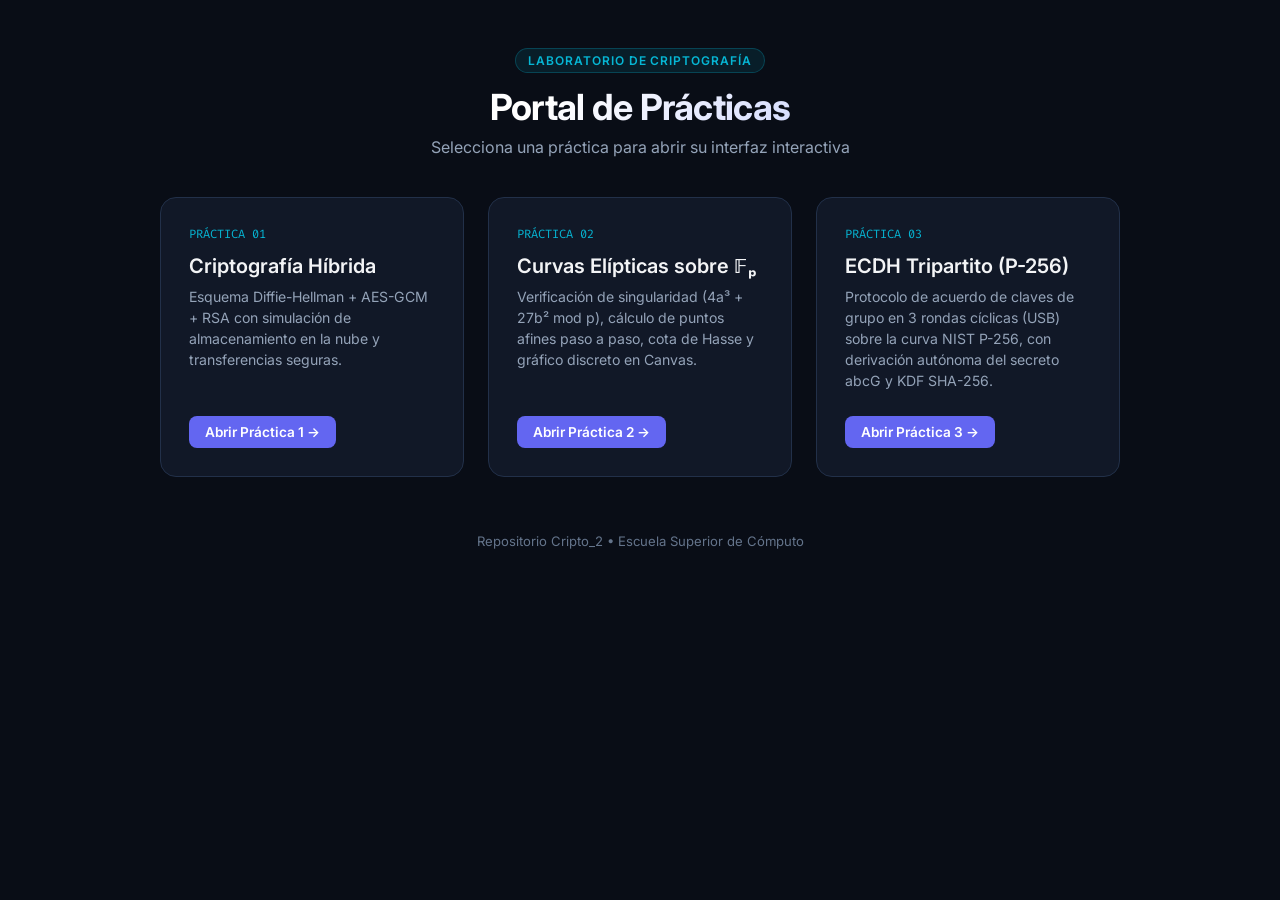
==== commit ad218078: "practica 3" ====
--- a/index.html
+++ b/index.html
@@ -1,4 +1,4 @@
-﻿<!DOCTYPE html>
+<!DOCTYPE html>
 <html lang="es">
 <head>
   <meta charset="UTF-8">
@@ -165,15 +165,15 @@
         <span class="card-btn">Abrir Práctica 2 &rarr;</span>
       </a>
 
-      <!-- Práctica 3 Placeholder -->
-      <div class="card disabled">
+      <!-- Práctica 3 -->
+      <a href="./practica_3/index.html" class="card">
         <div>
           <span class="card-tag">PRÁCTICA 03</span>
-          <h2 class="card-title">Próxima Práctica</h2>
-          <p class="card-desc">Módulo en preparación para las siguientes sesiones de laboratorio.</p>
+          <h2 class="card-title">ECDH Tripartito (P-256)</h2>
+          <p class="card-desc">Protocolo de acuerdo de claves de grupo en 3 rondas cíclicas (USB) sobre la curva NIST P-256, con derivación autónoma del secreto abcG y KDF SHA-256.</p>
         </div>
-        <span class="card-tag">En preparación</span>
-      </div>
+        <span class="card-btn">Abrir Práctica 3 &rarr;</span>
+      </a>
     </div>
 
     <footer class="footer">
